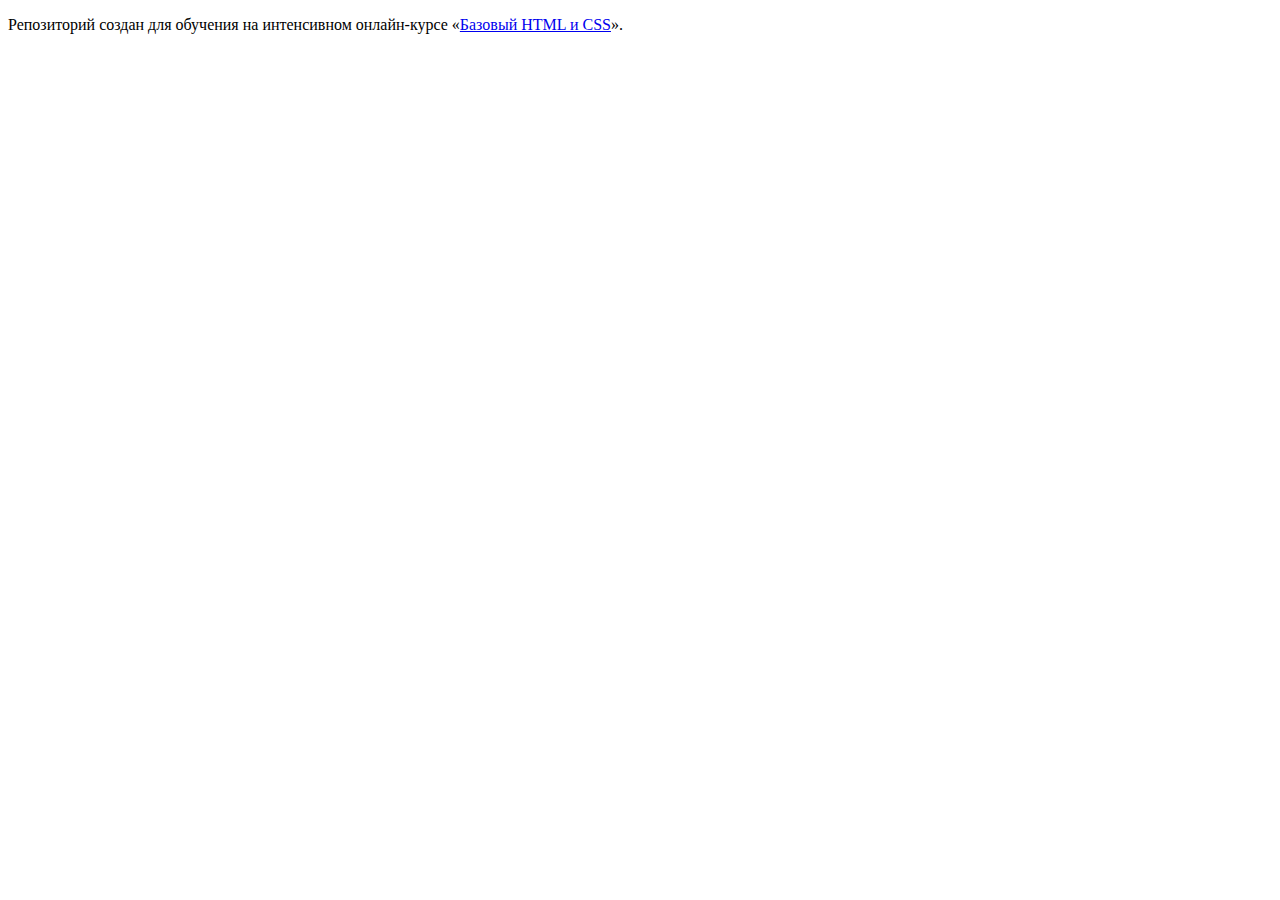
==== index.html @ c713bda4 ":hatching_chick:" ====
<!DOCTYPE html>
<html lang="ru">
  <head>
    <meta charset="utf-8">
    <title>HTML Academy: Глейси</title>
  </head>
  <body>

    <p>Репозиторий создан для обучения на интенсивном онлайн‑курсе «<a href="https://htmlacademy.ru/intensive/htmlcss">Базовый HTML и CSS</a>».</p>

  </body>
</html>
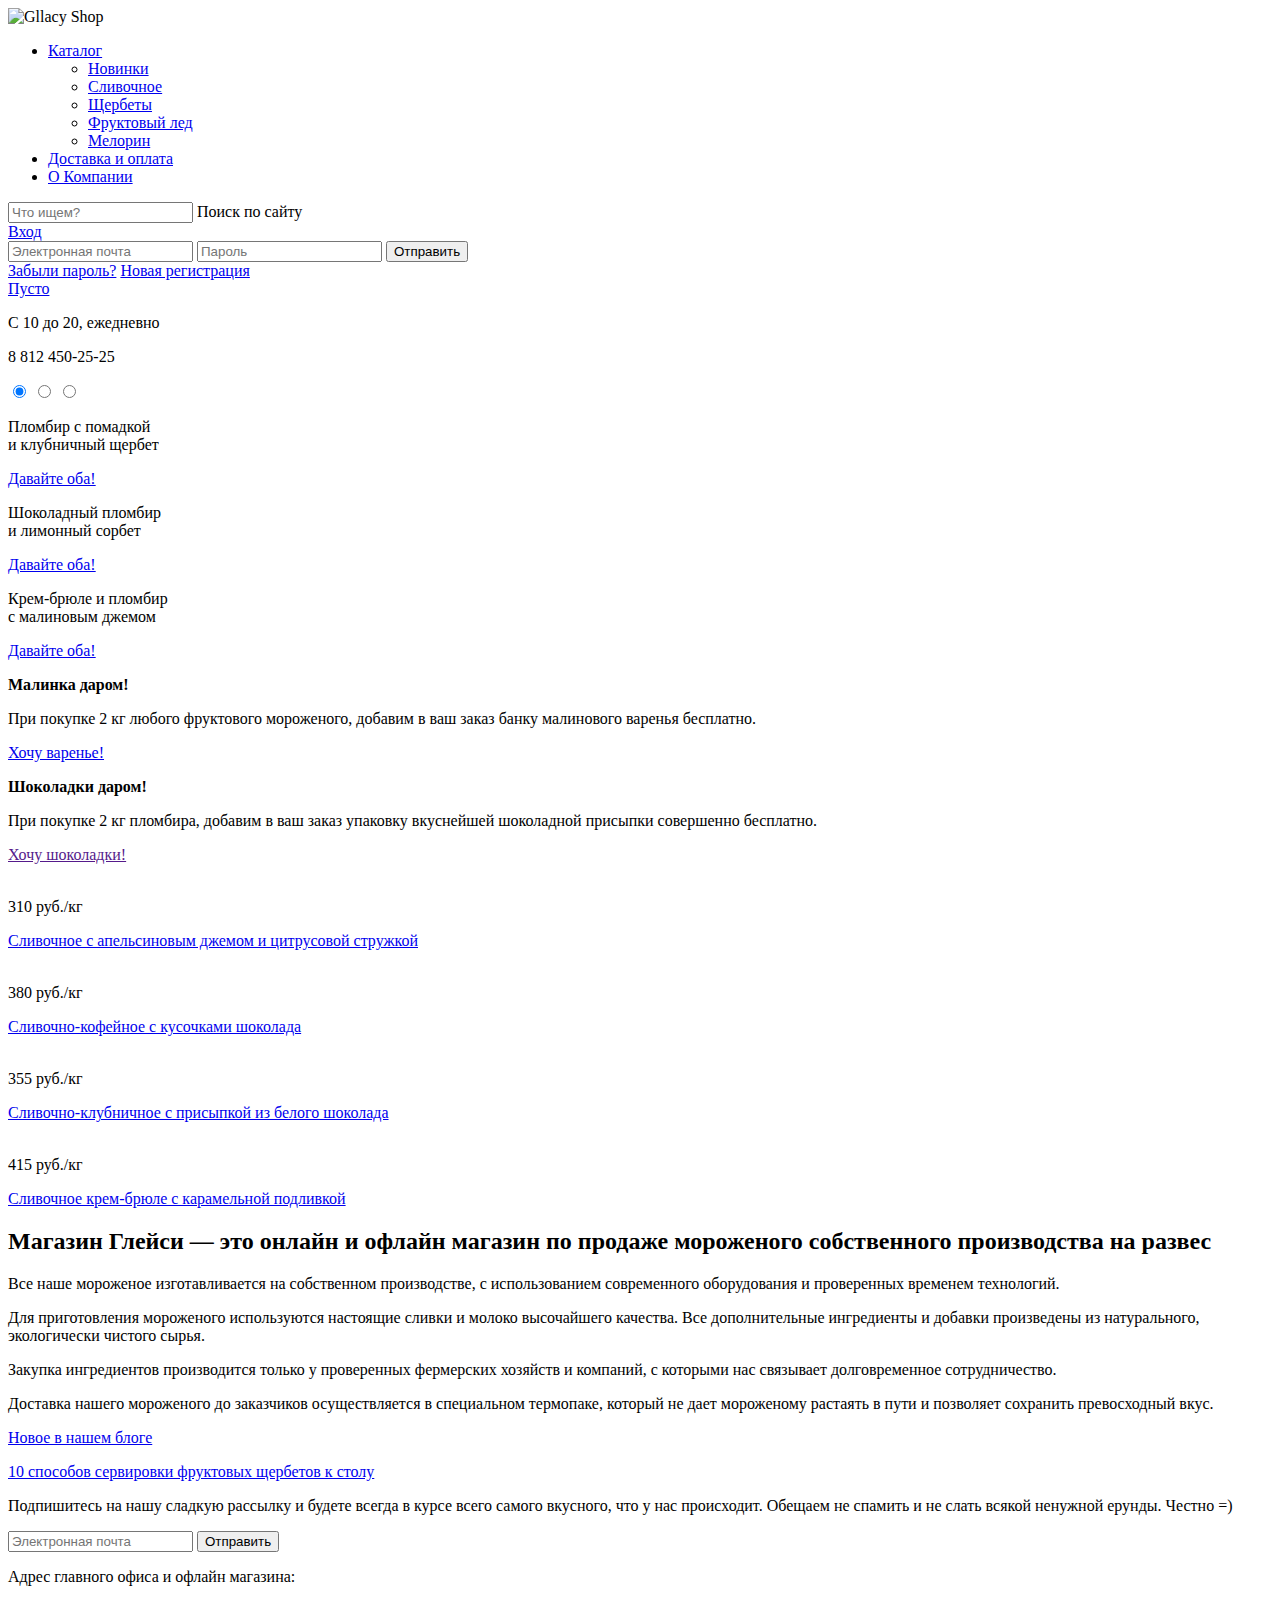
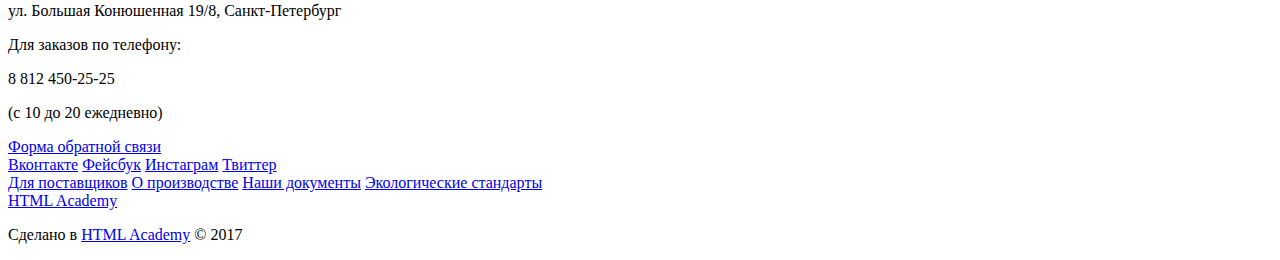
==== commit c5926744: "#16 html-разметка index" ====
--- a/index.html
+++ b/index.html
@@ -5,8 +5,161 @@
     <title>HTML Academy: Глейси</title>
   </head>
   <body>
+  	<!---->
+	<header class="main-header">
+		<div class="container">
+			<nav class="main-navigation">
+				<div class="index-logo">
+        			<img src="img/index-logo.png" width="#" height="#" alt="Gllacy Shop">
+      			</div>
+				<ul>
+					<li><a href="#">Каталог</a>
+						<ul>
+							<li><a href="#">Новинки</a></li>
+							<li><a href="#">Сливочное</a></li>
+							<li><a href="#">Щербеты</a></li>
+							<li><a href="#">Фруктовый лед</a></li>
+							<li><a href="#">Мелорин</a></li>
+						</ul>
+					</li>
+					<li><a href="#">Доставка и оплата</a></li>
+					<li><a href="#">О Компании</a></li>
+				</ul>
+			</nav>
+			<div class="user-block">
+				<form class="user-search">
+ 					<input id="search-id" type="search" placeholder="Что ищем?">
+ 					<label for="search-id">Поиск по сайту</label>
+				</form>
+          		<a class="login" href="#">Вход</a>
+          		<div class="login-window">
+          			<form action="">
+          				<input type="email" name="email" placeholder="Электронная почта" required>
+          				<input type="password" name="login" placeholder="Пароль" required>
+          				<input type="submit" value="Отправить">
+          			</form>
+          			<a href="#">Забыли пароль?</a>
+          			<a href="#">Новая регистрация</a>
+          		</div>
+          		<a class="basket" href="#">Пусто</a>
+          		<p>С 10 до 20, ежедневно</p>
+          		<p>8 812 450-25-25</p>
+        	</div>
+		</div>
+	</header>
 
-    <p>Репозиторий создан для обучения на интенсивном онлайн‑курсе «<a href="https://htmlacademy.ru/intensive/htmlcss">Базовый HTML и CSS</a>».</p>
+	<main class="container">
+		<section class="slider">
+	        <input id="btn-1" name="toggle" type="radio" checked>
+	        <input id="btn-2" name="toggle" type="radio">
+	        <input id="btn-3" name="toggle" type="radio">
+	        <div class="slider-controls">
+	            <label for="btn-1"></label>
+	            <label for="btn-2"></label>
+	            <label for="btn-3"></label>
+	        </div>
+	        <div class="slides">
+	            <div class="slide">
+	                <p>Пломбир с помадкой<br>и клубничный щербет</p>
+	                <a href="#">Давайте оба!</a>
+	            </div>
+	            <div class="slide">
+	                <p>Шоколадный пломбир<br>и лимонный сорбет</p>
+	                <a href="#">Давайте оба!</a>
+	            </div>
+	            <div class="slide">
+	                <p>Крем-брюле и пломбир<br>с малиновым джемом</p>
+	                <a href="#">Давайте оба!</a>
+	            </div>
+	        </div>
+		</section>
+		<section class="banners">
+			<div>
+				<p><b>Малинка даром!</b></p>
+				<p>При покупке 2 кг любого фруктового мороженого, добавим в ваш заказ банку малинового варенья бесплатно.</p>
+				<a href="#">Хочу варенье!</a>
+			</div>
+			<div>
+				<p><b>Шоколадки даром!</b></p>
+				<p>При покупке 2 кг пломбира, добавим в ваш заказ упаковку вкуснейшей шоколадной присыпки совершенно бесплатно.</p>
+				<a href="">Хочу шоколадки!</a>
+			</div>
+		</section>
+		<section class="hits">
+			<div class="hit">
+				<img src="" alt="">
+				<p>310 <span>руб.</span>/кг</p>
+				<a href="#">Сливочное с апельсиновым джемом и цитрусовой стружкой</a>
+			</div>
+			<div class="hit">
+				<img src="" alt="">
+				<p>380 <span>руб.</span>/кг</p>
+				<a href="#">Сливочно-кофейное с кусочками шоколада</a>
+			</div>
+			<div class="hit">
+				<img src="" alt="">
+				<p>355 <span>руб.</span>/кг</p>
+				<a href="#">Сливочно-клубничное с присыпкой из белого шоколада</a>
+			</div>
+			<div class="hit">
+				<img src="" alt="">
+				<p>415 <span>руб.</span>/кг</p>
+				<a href="#">Сливочное крем-брюле с карамельной подливкой</a>
+			</div>
+		</section>	
+		<section class="seo">
+			<h2>Магазин Глейси — это онлайн и офлайн магазин по продаже мороженого собственного производства на развес</h2>
+			<p>Все наше мороженое изготавливается на собственном производстве, с использованием современного оборудования и проверенных временем технологий.</p>
+			<p>Для приготовления мороженого используются настоящие сливки и молоко высочайшего качества. Все дополнительные ингредиенты и добавки произведены из натурального, экологически чистого сырья.</p>
+			<p>Закупка ингредиентов  производится только у проверенных фермерских хозяйств и компаний, с которыми нас связывает долговременное сотрудничество.</p>
+			<p>Доставка нашего мороженого до заказчиков осуществляется в специальном термопаке, который не дает мороженому растаять в пути и позволяет сохранить превосходный вкус.</p>
+		</section>	
+		<section class="news-and-mailing">
+			<div class="left-column">
+				<a href="#">
+					<p>Новое в нашем блоге</p>
+					<p>10  способов сервировки фруктовых щербетов к столу</p>
+				</a>
+			</div>
+			<div class="right-column">
+				<p>Подпишитесь на нашу сладкую рассылку
+				и будете всегда в курсе всего самого вкусного, что у нас происходит. Обещаем не спамить и не слать всякой ненужной ерунды. Честно =)</p>
+				<form action="">
+					<input type="email" name="email" placeholder="Электронная почта" required>
+					<button>Отправить</button>
+				</form>
+			</div>
+		</section>
+		<section class="map">
+			<div class="map-address">
+				<p>Адрес главного офиса и офлайн магазина:</p>
+				<p>ул. Большая Конюшенная 19/8, Санкт-Петербург</p>
+				<p>Для заказов по телефону:</p>
+				<p>8 812 450-25-25</p>
+				<p>(с 10 до 20 ежедневно)</p>
+				<a href="#">Форма обратной связи</a>
+			</div>
+		</section>
+	</main>
+	<footer class="main-footer">
+		<div class="footer-social">
+            <a class="social-btn social-btn-vk" href="#">Вконтакте</a>
+            <a class="social-btn social-btn-fb" href="#">Фейсбук</a>
+            <a class="social-btn social-btn-inst" href="#">Инстаграм</a>
+            <a class="social-btn social-btn-tw" href="#">Твиттер</a>
+        </div>
+        <div class="footer-links">
+        	<a href="#">Для поставщиков</a>
+        	<a href="#">О производстве</a>
+        	<a href="#">Наши документы</a>
+        	<a href="#">Экологические стандарты</a>
+        </div>
+        <div class="footer-copyright">
+        	<a href="#">HTML Academy</a>
+        	<p>Сделано в <a href="#">HTML Academy</a> &copy; 2017</p>
+        </div>
+	</footer>
+	
 
   </body>
 </html>
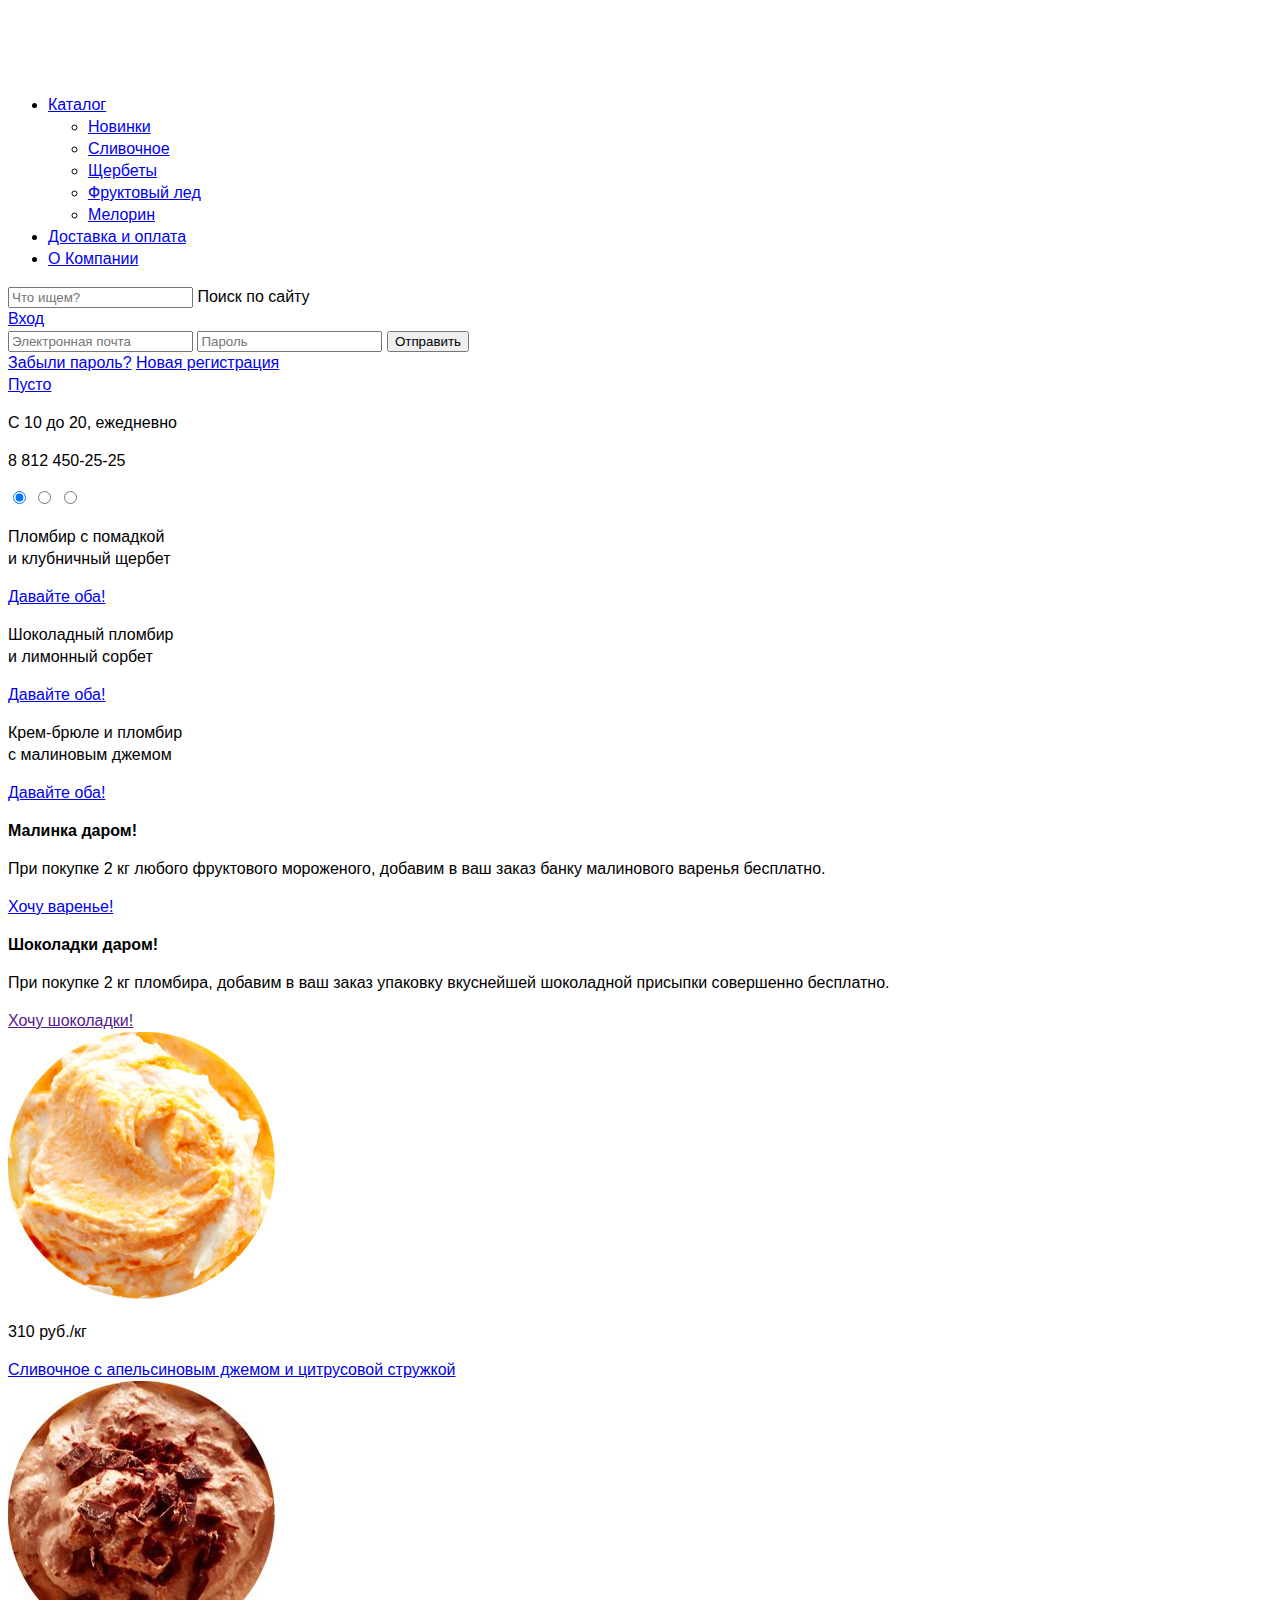
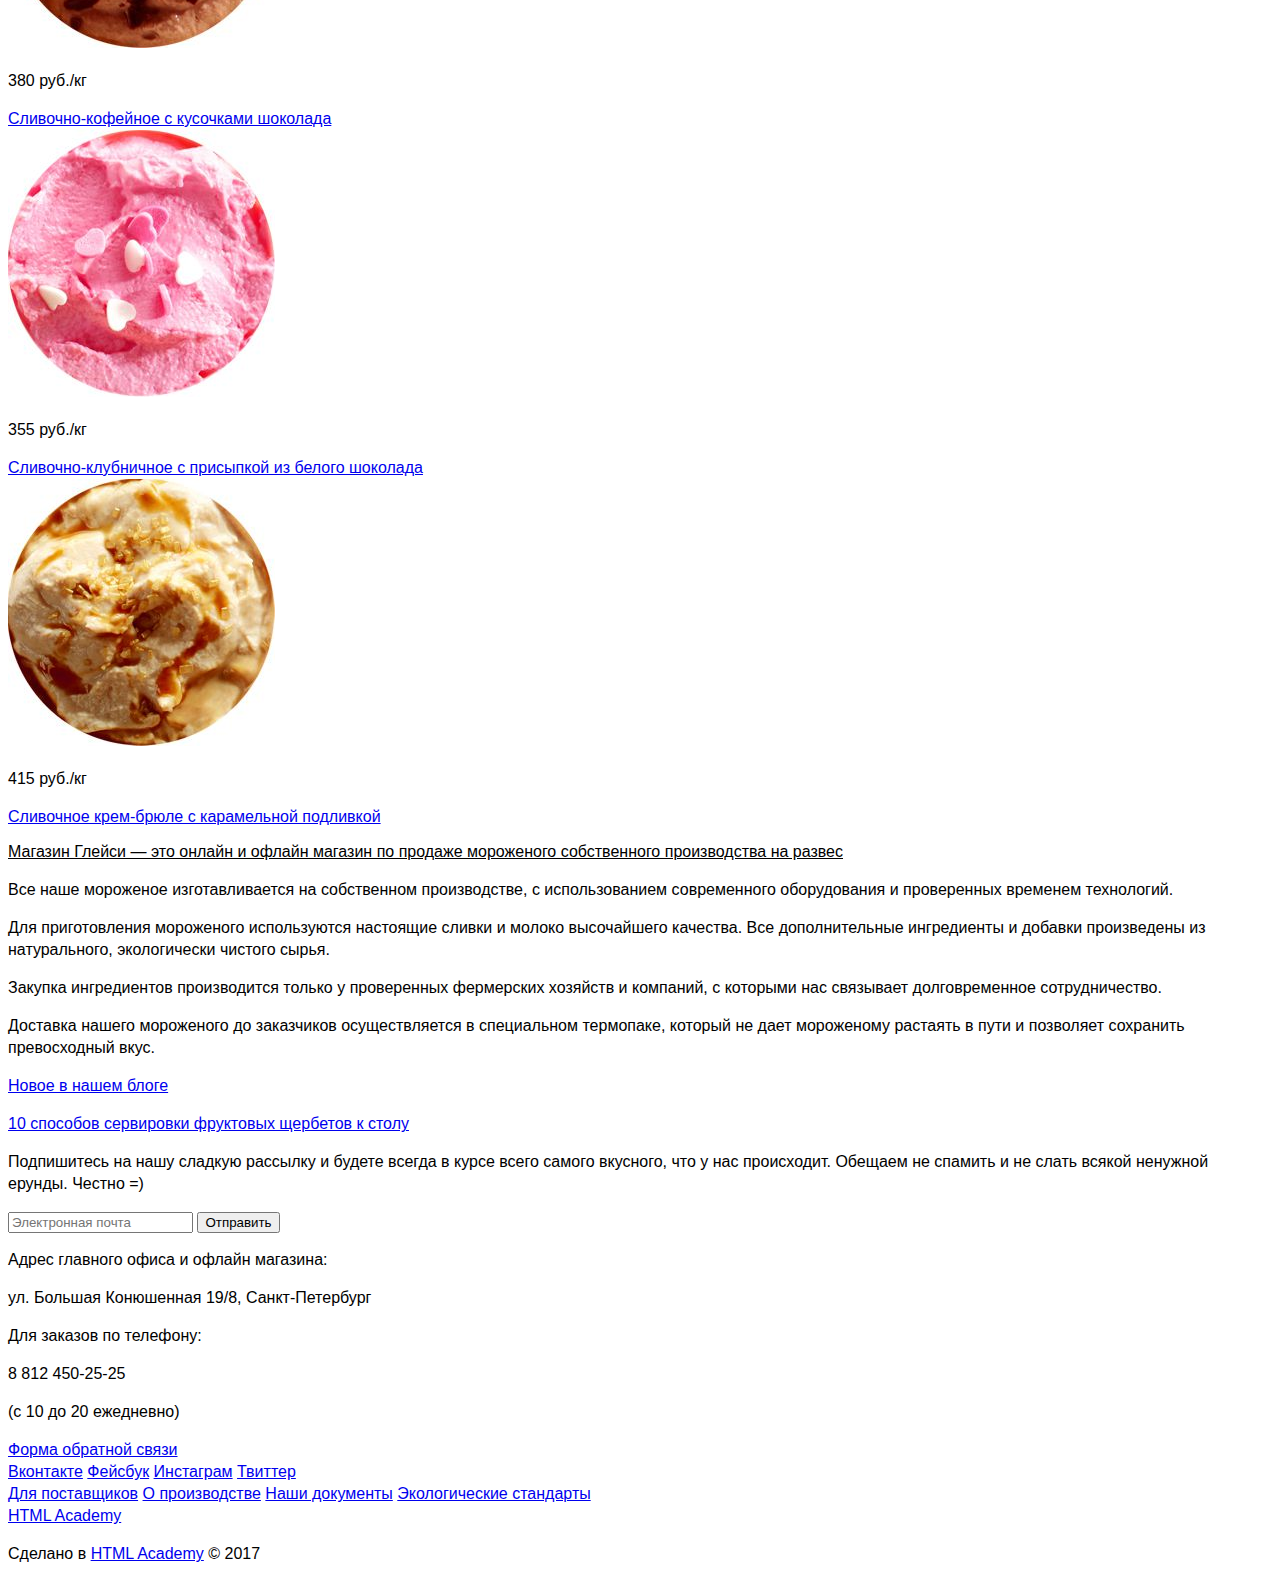
==== commit d7203a1d: "#20 работа с изображениями" ====
--- a/index.html
+++ b/index.html
@@ -3,6 +3,7 @@
   <head>
     <meta charset="utf-8">
     <title>HTML Academy: Глейси</title>
+    <link rel="stylesheet" type="text/css" href="css/style.css">
   </head>
   <body>
   	<!---->
@@ -10,7 +11,7 @@
 		<div class="container">
 			<nav class="main-navigation">
 				<div class="index-logo">
-        			<img src="img/index-logo.png" width="#" height="#" alt="Gllacy Shop">
+        			<img src="img/logo.png" width="154" height="64" alt="Gllacy Shop">
       			</div>
 				<ul>
 					<li><a href="#">Каталог</a>
@@ -87,22 +88,22 @@
 		</section>
 		<section class="hits">
 			<div class="hit">
-				<img src="" alt="">
+				<img src="img/product-1.jpg" width="267" height="267" alt="">
 				<p>310 <span>руб.</span>/кг</p>
 				<a href="#">Сливочное с апельсиновым джемом и цитрусовой стружкой</a>
 			</div>
 			<div class="hit">
-				<img src="" alt="">
+				<img src="img/product-2.jpg" width="267" height="267" alt="">
 				<p>380 <span>руб.</span>/кг</p>
 				<a href="#">Сливочно-кофейное с кусочками шоколада</a>
 			</div>
 			<div class="hit">
-				<img src="" alt="">
+				<img src="img/product-3.jpg" width="267" height="267" alt="">
 				<p>355 <span>руб.</span>/кг</p>
 				<a href="#">Сливочно-клубничное с присыпкой из белого шоколада</a>
 			</div>
 			<div class="hit">
-				<img src="" alt="">
+				<img src="img/product-4.jpg" width="267" height="267" alt="">
 				<p>415 <span>руб.</span>/кг</p>
 				<a href="#">Сливочное крем-брюле с карамельной подливкой</a>
 			</div>
--- a/css/style.css
+++ b/css/style.css
@@ -0,0 +1,23 @@
+body {
+	font-family: "Roboto", "Arial", "Helvetica", sans-serif;
+	font-size: 16px;
+	line-height: 22px;
+	color: #000;
+}
+
+h1 {
+	font-family: "Roboto", "Arial", "Helvetica", sans-serif;
+	font-size: 35px;
+	line-height: 41px;
+	color: #fff;
+	font-weight: 700;
+}
+
+h2 {
+	font-family: "Roboto", "Arial", "Helvetica", sans-serif;
+	font-size: 16px;
+	line-height: 22px;
+	color: #000;
+	font-weight: 500;
+	text-decoration: underline;
+}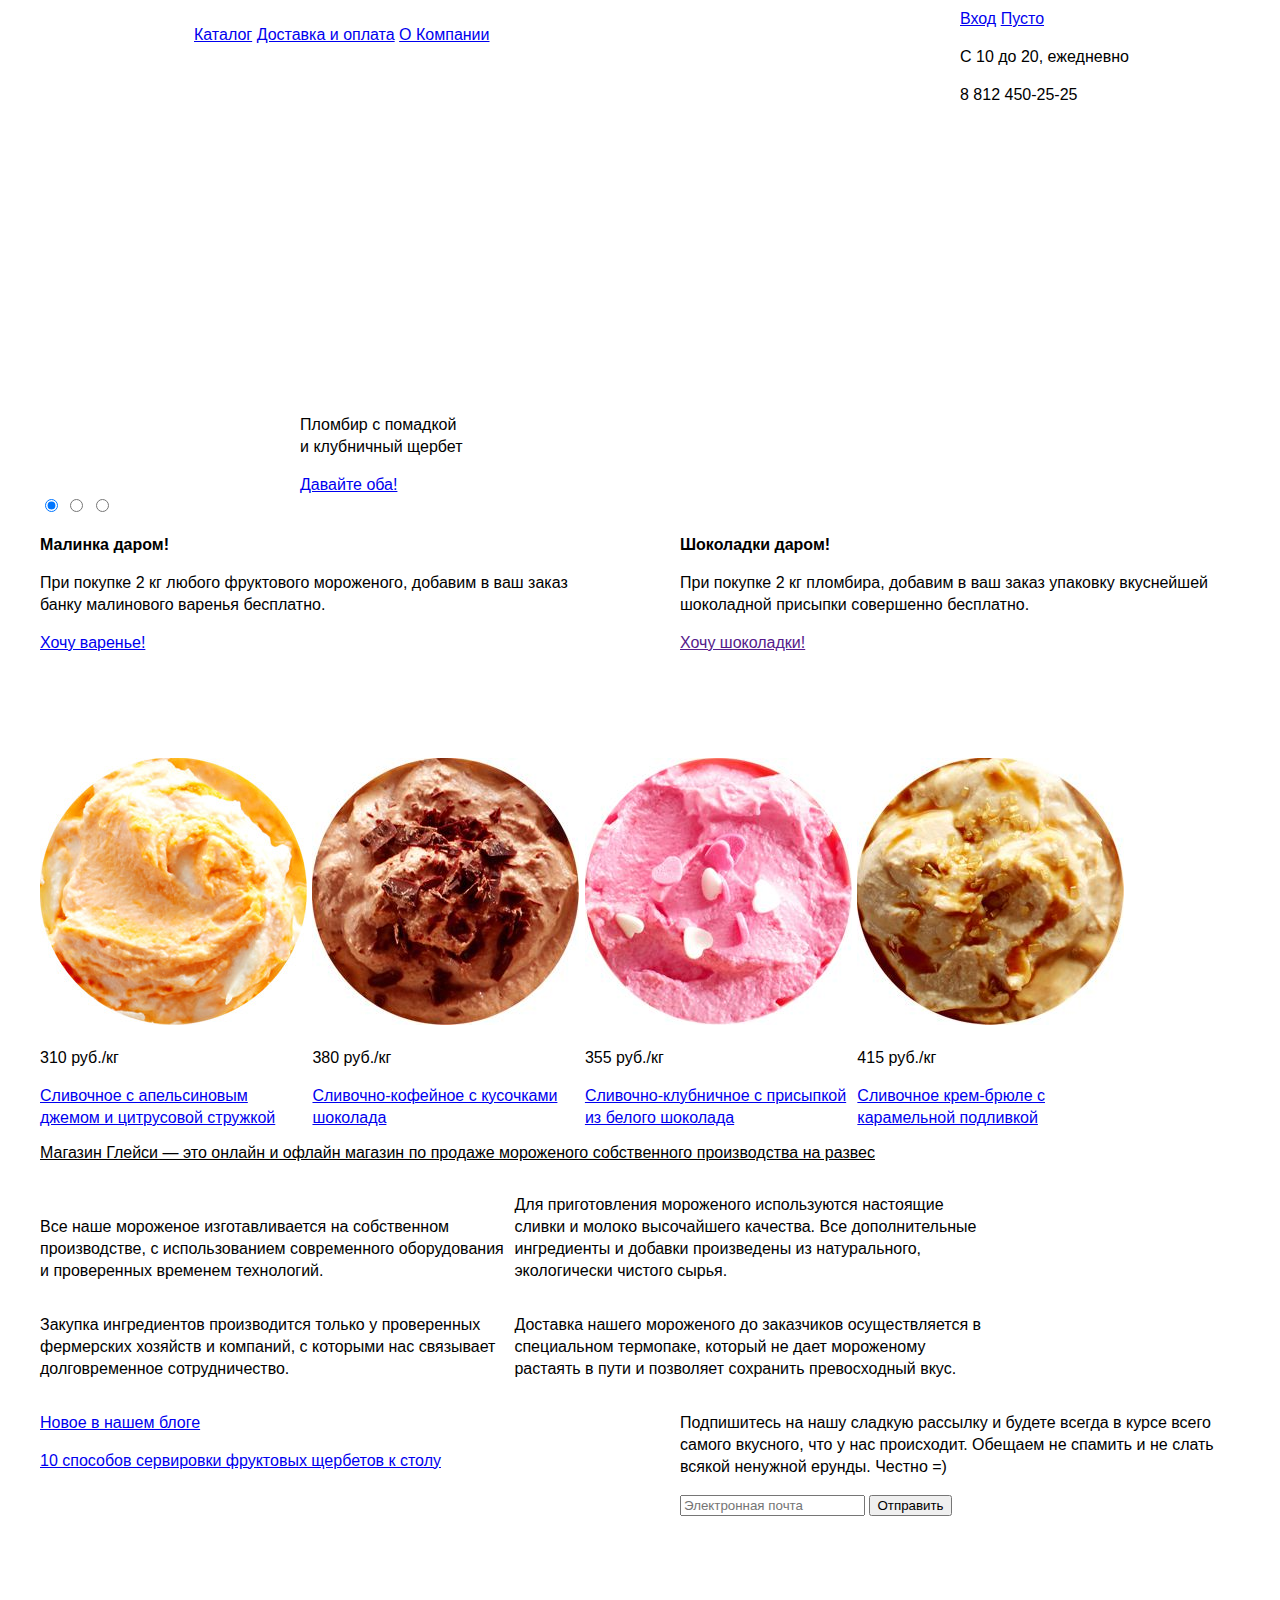
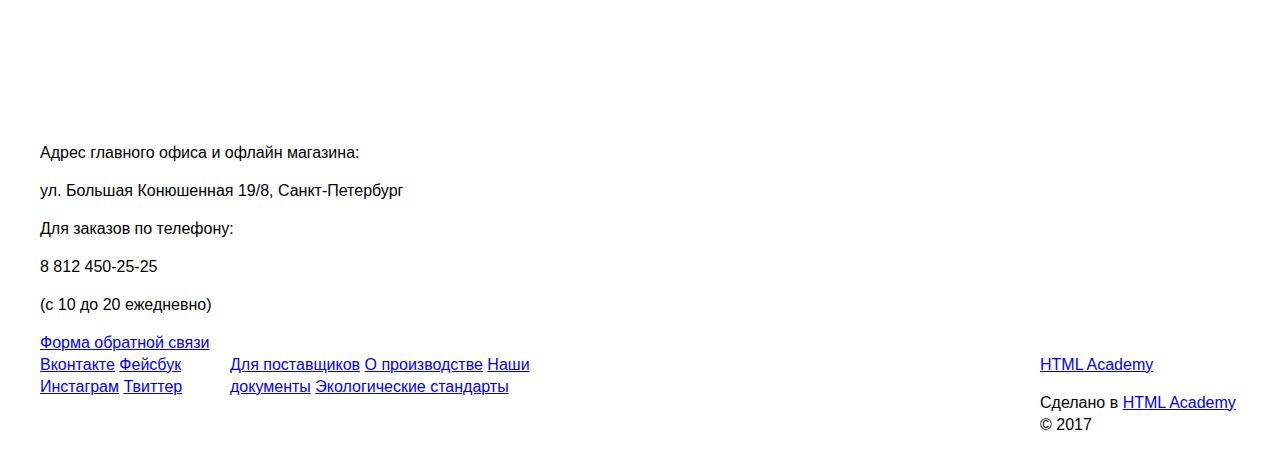
==== commit 198f1d05: "#24 сетка проекта" ====
--- a/index.html
+++ b/index.html
@@ -15,7 +15,7 @@
       			</div>
 				<ul>
 					<li><a href="#">Каталог</a>
-						<ul>
+						<ul class="catalog-nav">
 							<li><a href="#">Новинки</a></li>
 							<li><a href="#">Сливочное</a></li>
 							<li><a href="#">Щербеты</a></li>
@@ -49,8 +49,22 @@
 		</div>
 	</header>
 
-	<main class="container">
+	<main class="index-main container">
 		<section class="slider">
+	        <div class="slides">
+	            <div class="slide slide-1">
+	                <p>Пломбир с помадкой<br>и клубничный щербет</p>
+	                <a href="#">Давайте оба!</a>
+	            </div>
+	            <div class="slide slide-2">
+	                <p>Шоколадный пломбир<br>и лимонный сорбет</p>
+	                <a href="#">Давайте оба!</a>
+	            </div>
+	            <div class="slide slide-3">
+	                <p>Крем-брюле и пломбир<br>с малиновым джемом</p>
+	                <a href="#">Давайте оба!</a>
+	            </div>
+	        </div>			
 	        <input id="btn-1" name="toggle" type="radio" checked>
 	        <input id="btn-2" name="toggle" type="radio">
 	        <input id="btn-3" name="toggle" type="radio">
@@ -59,28 +73,15 @@
 	            <label for="btn-2"></label>
 	            <label for="btn-3"></label>
 	        </div>
-	        <div class="slides">
-	            <div class="slide">
-	                <p>Пломбир с помадкой<br>и клубничный щербет</p>
-	                <a href="#">Давайте оба!</a>
-	            </div>
-	            <div class="slide">
-	                <p>Шоколадный пломбир<br>и лимонный сорбет</p>
-	                <a href="#">Давайте оба!</a>
-	            </div>
-	            <div class="slide">
-	                <p>Крем-брюле и пломбир<br>с малиновым джемом</p>
-	                <a href="#">Давайте оба!</a>
-	            </div>
-	        </div>
 		</section>
+
 		<section class="banners">
-			<div>
+			<div class="banner left-column">
 				<p><b>Малинка даром!</b></p>
 				<p>При покупке 2 кг любого фруктового мороженого, добавим в ваш заказ банку малинового варенья бесплатно.</p>
 				<a href="#">Хочу варенье!</a>
 			</div>
-			<div>
+			<div class="banner right-column">
 				<p><b>Шоколадки даром!</b></p>
 				<p>При покупке 2 кг пломбира, добавим в ваш заказ упаковку вкуснейшей шоколадной присыпки совершенно бесплатно.</p>
 				<a href="">Хочу шоколадки!</a>
@@ -142,7 +143,8 @@
 			</div>
 		</section>
 	</main>
-	<footer class="main-footer">
+
+	<footer class="main-footer container clerfix">
 		<div class="footer-social">
             <a class="social-btn social-btn-vk" href="#">Вконтакте</a>
             <a class="social-btn social-btn-fb" href="#">Фейсбук</a>
@@ -161,6 +163,5 @@
         </div>
 	</footer>
 	
-
   </body>
 </html>
--- a/css/style.css
+++ b/css/style.css
@@ -20,4 +20,130 @@
 	color: #000;
 	font-weight: 500;
 	text-decoration: underline;
+}
+
+.clearfix::after {
+  content: "";
+
+  display: table;
+  clear: both;
+}
+
+.container {
+  width: 1200px;
+  margin: 0 auto;
+  padding: 0 10px;
+}
+
+/*HEADER*/
+.index-logo {
+	float: left;
+}
+
+.main-navigation {
+	float: left;
+	width: 530px;
+}
+
+.main-navigation li {
+	display: inline;
+	width: 370px;
+}
+
+.catalog-nav, .user-search, .login-window {
+	display: none;
+}
+
+.user-block {
+	width: 280px;
+	float: right;
+}
+
+/*INDEX*/
+.index-main {
+	padding-top: 390px;
+}
+
+.slides {
+	width: 680px;
+	display: block;
+	margin: 0 auto;
+}
+
+.slide-2, .slide-3 {
+	display: none;
+}
+
+.banner, 
+.news-and-mailing div {
+	width: 560px;
+}
+
+.left-column {
+	float: left;
+}
+
+.right-column {
+	float: right;
+}
+
+.hits {
+	padding-top: 240px;
+}
+
+.hit {
+	width: 268px;
+	display: inline-block;
+}
+
+.seo p {
+	width: 470px;
+	display: inline-block;
+}
+
+.map {
+	padding-top: 330px;
+}
+
+/*CATALOG*/
+.catalog-main {
+	padding-top: 200px;
+}
+
+.breadcrumbs li {
+	display: inline;
+}
+
+.filters h3 {
+	display: inline-block;
+}
+
+.products {
+	font-size: 0px;
+}
+
+.product {
+	width: 270px;
+	display: inline-block;
+}
+
+.paginator {
+	float: right;
+	display: block;
+}
+
+/*FOOTER*/
+.footer-social {
+	width: 190px;
+	float: left;
+}
+
+.footer-links {
+	width: 340px;
+	float: left;
+}
+
+.footer-copyright {
+	width: 200px;
+	float: right;
 }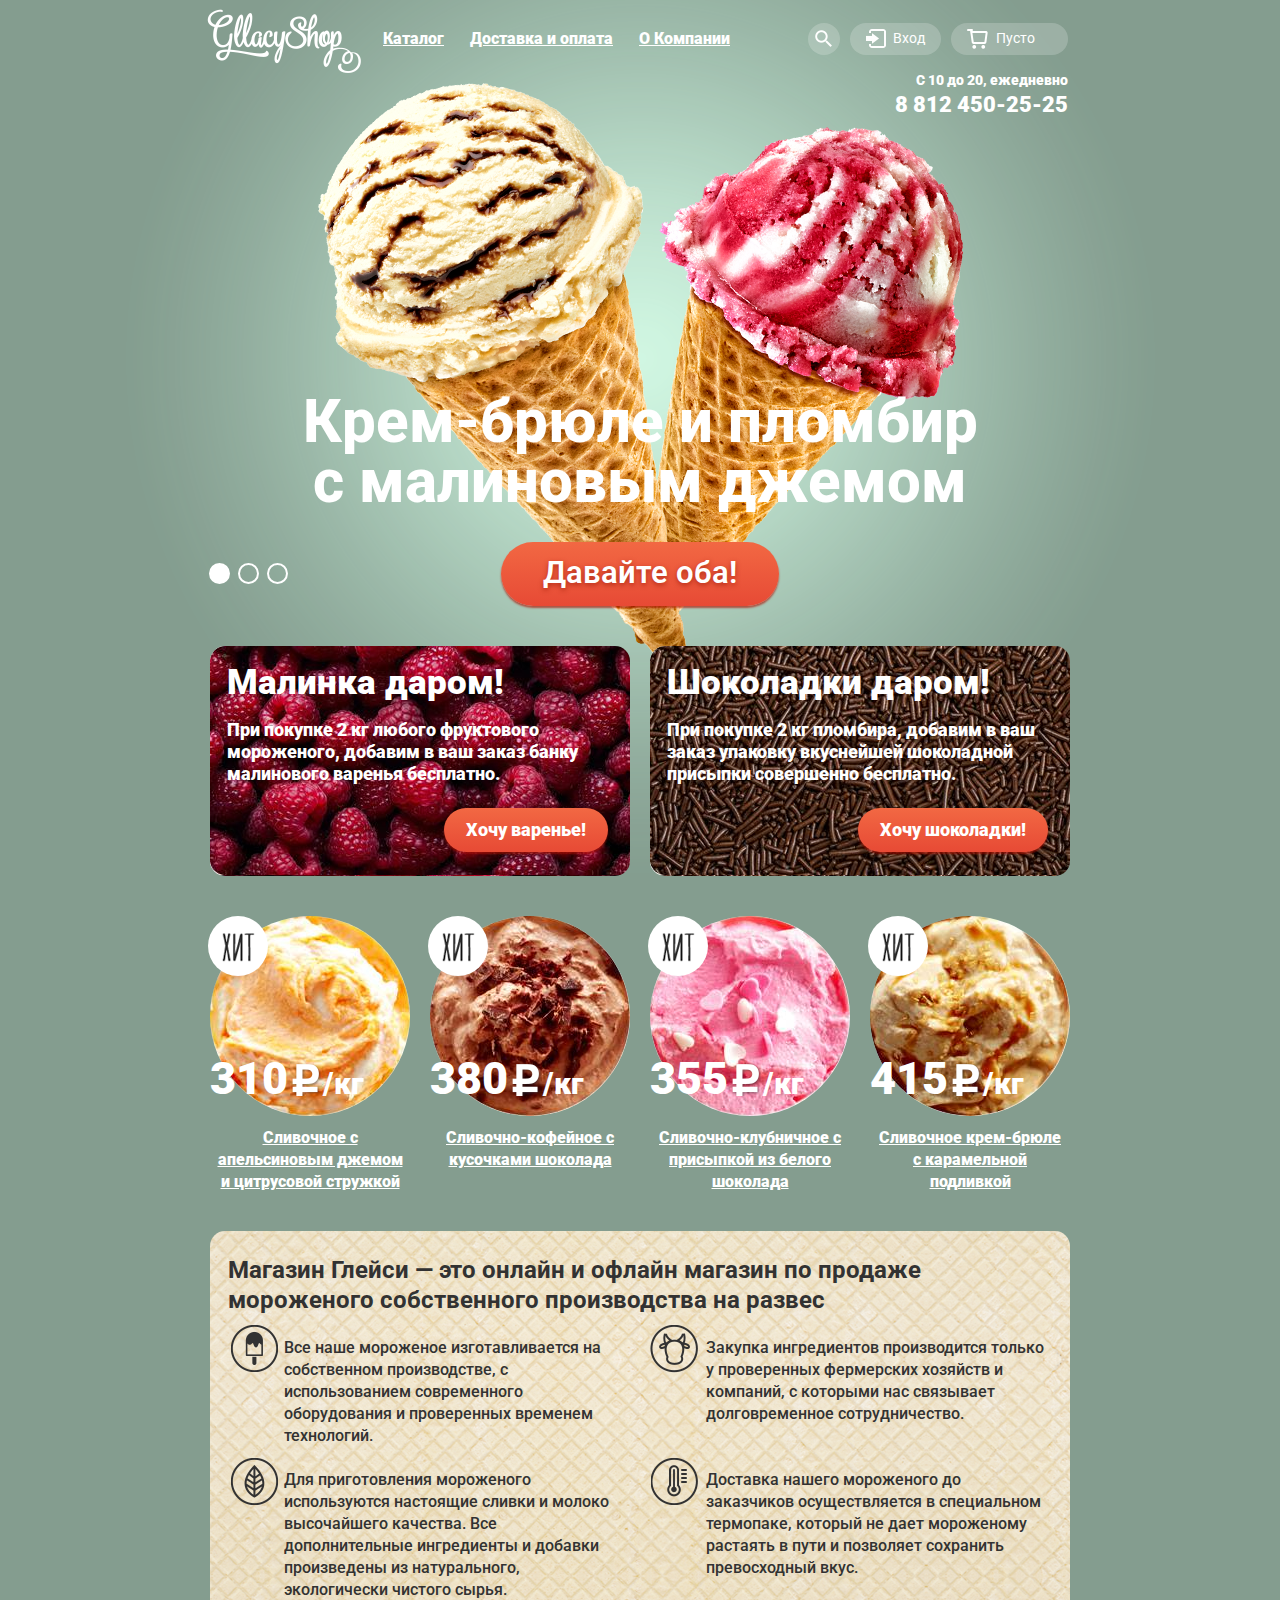
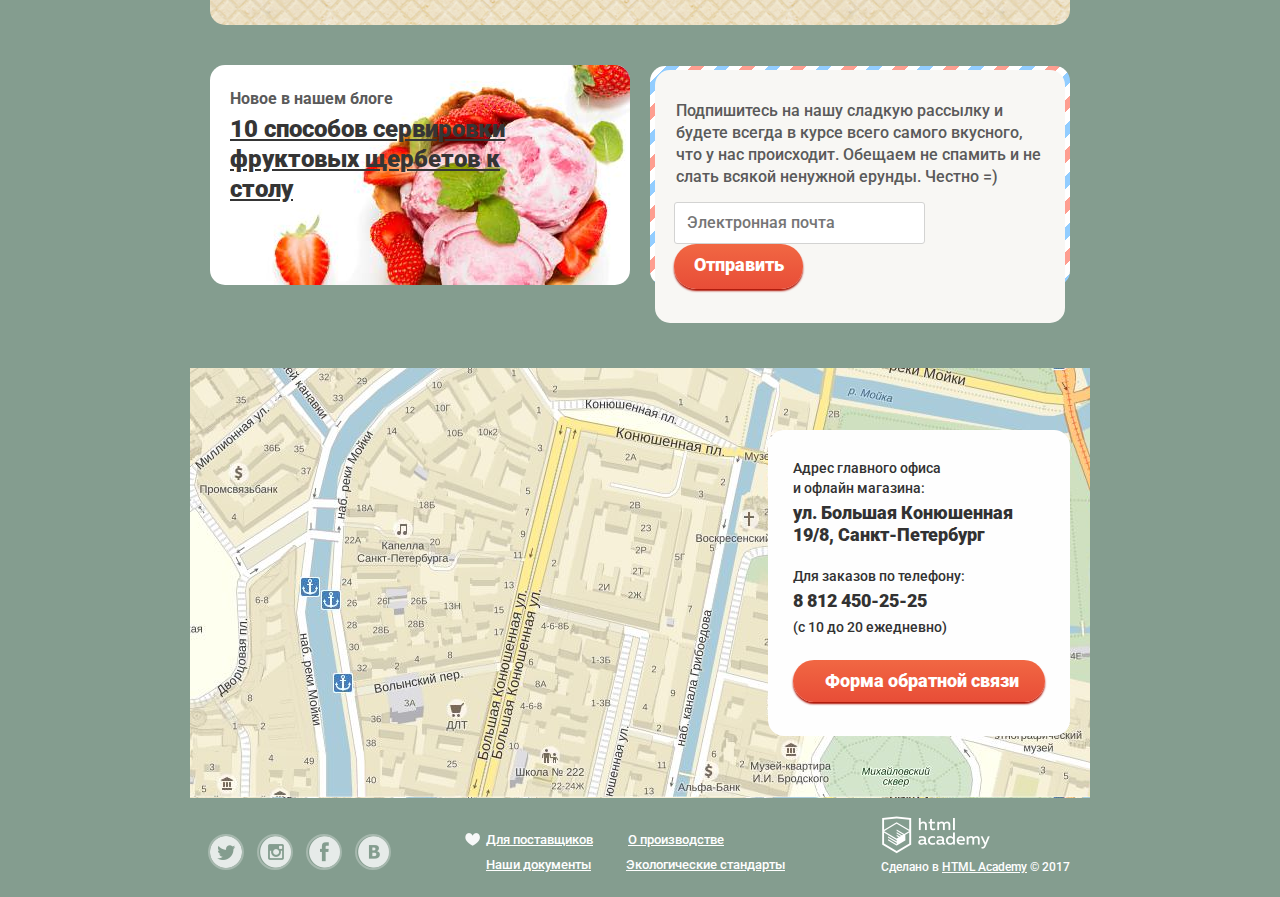
==== commit 91233617: "#32" ====
--- a/index.html
+++ b/index.html
@@ -2,166 +2,163 @@
 <html lang="ru">
   <head>
     <meta charset="utf-8">
-    <title>HTML Academy: Глейси</title>
+    <title>Gllacy</title>
+    <link rel="stylesheet" href="css/normalize.css">
     <link rel="stylesheet" type="text/css" href="css/style.css">
+    <link href="https://fonts.googleapis.com/css?family=Roboto:700,900,500&subset=latin,cyrillic" rel="stylesheet" type="text/css">
   </head>
   <body>
-  	<!---->
-	<header class="main-header">
-		<div class="container">
-			<nav class="main-navigation">
-				<div class="index-logo">
-        			<img src="img/logo.png" width="154" height="64" alt="Gllacy Shop">
-      			</div>
-				<ul>
-					<li><a href="#">Каталог</a>
-						<ul class="catalog-nav">
-							<li><a href="#">Новинки</a></li>
-							<li><a href="#">Сливочное</a></li>
-							<li><a href="#">Щербеты</a></li>
-							<li><a href="#">Фруктовый лед</a></li>
-							<li><a href="#">Мелорин</a></li>
-						</ul>
-					</li>
-					<li><a href="#">Доставка и оплата</a></li>
-					<li><a href="#">О Компании</a></li>
-				</ul>
-			</nav>
-			<div class="user-block">
-				<form class="user-search">
- 					<input id="search-id" type="search" placeholder="Что ищем?">
- 					<label for="search-id">Поиск по сайту</label>
-				</form>
-          		<a class="login" href="#">Вход</a>
-          		<div class="login-window">
-          			<form action="">
-          				<input type="email" name="email" placeholder="Электронная почта" required>
-          				<input type="password" name="login" placeholder="Пароль" required>
-          				<input type="submit" value="Отправить">
-          			</form>
-          			<a href="#">Забыли пароль?</a>
-          			<a href="#">Новая регистрация</a>
-          		</div>
-          		<a class="basket" href="#">Пусто</a>
-          		<p>С 10 до 20, ежедневно</p>
-          		<p>8 812 450-25-25</p>
-        	</div>
-		</div>
-	</header>
-
-	<main class="index-main container">
-		<section class="slider">
-	        <div class="slides">
-	            <div class="slide slide-1">
-	                <p>Пломбир с помадкой<br>и клубничный щербет</p>
-	                <a href="#">Давайте оба!</a>
-	            </div>
-	            <div class="slide slide-2">
-	                <p>Шоколадный пломбир<br>и лимонный сорбет</p>
-	                <a href="#">Давайте оба!</a>
-	            </div>
-	            <div class="slide slide-3">
-	                <p>Крем-брюле и пломбир<br>с малиновым джемом</p>
-	                <a href="#">Давайте оба!</a>
-	            </div>
-	        </div>			
-	        <input id="btn-1" name="toggle" type="radio" checked>
-	        <input id="btn-2" name="toggle" type="radio">
-	        <input id="btn-3" name="toggle" type="radio">
-	        <div class="slider-controls">
-	            <label for="btn-1"></label>
-	            <label for="btn-2"></label>
-	            <label for="btn-3"></label>
-	        </div>
-		</section>
-
-		<section class="banners">
-			<div class="banner left-column">
-				<p><b>Малинка даром!</b></p>
-				<p>При покупке 2 кг любого фруктового мороженого, добавим в ваш заказ банку малинового варенья бесплатно.</p>
-				<a href="#">Хочу варенье!</a>
-			</div>
-			<div class="banner right-column">
-				<p><b>Шоколадки даром!</b></p>
-				<p>При покупке 2 кг пломбира, добавим в ваш заказ упаковку вкуснейшей шоколадной присыпки совершенно бесплатно.</p>
-				<a href="">Хочу шоколадки!</a>
-			</div>
-		</section>
-		<section class="hits">
-			<div class="hit">
-				<img src="img/product-1.jpg" width="267" height="267" alt="">
-				<p>310 <span>руб.</span>/кг</p>
-				<a href="#">Сливочное с апельсиновым джемом и цитрусовой стружкой</a>
-			</div>
-			<div class="hit">
-				<img src="img/product-2.jpg" width="267" height="267" alt="">
-				<p>380 <span>руб.</span>/кг</p>
-				<a href="#">Сливочно-кофейное с кусочками шоколада</a>
-			</div>
-			<div class="hit">
-				<img src="img/product-3.jpg" width="267" height="267" alt="">
-				<p>355 <span>руб.</span>/кг</p>
-				<a href="#">Сливочно-клубничное с присыпкой из белого шоколада</a>
-			</div>
-			<div class="hit">
-				<img src="img/product-4.jpg" width="267" height="267" alt="">
-				<p>415 <span>руб.</span>/кг</p>
-				<a href="#">Сливочное крем-брюле с карамельной подливкой</a>
-			</div>
-		</section>	
-		<section class="seo">
-			<h2>Магазин Глейси — это онлайн и офлайн магазин по продаже мороженого собственного производства на развес</h2>
-			<p>Все наше мороженое изготавливается на собственном производстве, с использованием современного оборудования и проверенных временем технологий.</p>
-			<p>Для приготовления мороженого используются настоящие сливки и молоко высочайшего качества. Все дополнительные ингредиенты и добавки произведены из натурального, экологически чистого сырья.</p>
-			<p>Закупка ингредиентов  производится только у проверенных фермерских хозяйств и компаний, с которыми нас связывает долговременное сотрудничество.</p>
-			<p>Доставка нашего мороженого до заказчиков осуществляется в специальном термопаке, который не дает мороженому растаять в пути и позволяет сохранить превосходный вкус.</p>
-		</section>	
-		<section class="news-and-mailing">
-			<div class="left-column">
-				<a href="#">
-					<p>Новое в нашем блоге</p>
-					<p>10  способов сервировки фруктовых щербетов к столу</p>
-				</a>
-			</div>
-			<div class="right-column">
-				<p>Подпишитесь на нашу сладкую рассылку
-				и будете всегда в курсе всего самого вкусного, что у нас происходит. Обещаем не спамить и не слать всякой ненужной ерунды. Честно =)</p>
-				<form action="">
-					<input type="email" name="email" placeholder="Электронная почта" required>
-					<button>Отправить</button>
-				</form>
-			</div>
-		</section>
-		<section class="map">
-			<div class="map-address">
-				<p>Адрес главного офиса и офлайн магазина:</p>
-				<p>ул. Большая Конюшенная 19/8, Санкт-Петербург</p>
-				<p>Для заказов по телефону:</p>
-				<p>8 812 450-25-25</p>
-				<p>(с 10 до 20 ежедневно)</p>
-				<a href="#">Форма обратной связи</a>
-			</div>
-		</section>
-	</main>
-
-	<footer class="main-footer container clerfix">
-		<div class="footer-social">
-            <a class="social-btn social-btn-vk" href="#">Вконтакте</a>
-            <a class="social-btn social-btn-fb" href="#">Фейсбук</a>
-            <a class="social-btn social-btn-inst" href="#">Инстаграм</a>
-            <a class="social-btn social-btn-tw" href="#">Твиттер</a>
+    <input type="radio" id="btn-1" name="toggle" checked>
+    <input type="radio" id="btn-2" name="toggle">
+    <input type="radio" id="btn-3" name="toggle">
+    <div class="site-wrapper">
+      <div class="content-wrapper">
+        <header class="main-header">
+            <nav class="main-navigation">
+              <div class="index-logo">
+                    <img src="img/logo.png" width="154" height="64" alt="Gllacy Shop">
+              </div>
+              <ul>
+                <li>
+                  <a href="#">Каталог</a>
+                  <ul class="catalog-nav">
+                    <li><a href="#">Новинки</a></li>
+                    <li><a href="#">Сливочное</a></li>
+                    <li><a href="#">Щербеты</a></li>
+                    <li><a href="#">Фруктовый лед</a></li>
+                    <li><a href="#">Мелорин</a></li>
+                  </ul>
+                </li>
+                <li><a href="#">Доставка и оплата</a></li>
+                <li><a href="#">О Компании</a></li>
+              </ul>
+            </nav>
+            <div class="user-block">
+              <a class="basket" href="#">Пусто</a>
+              <a class="login" href="#">Вход</a>
+              <form class="user-search">
+                <input id="search-id" type="search" placeholder="Что ищем?">
+                <label for="search-id">Поиск по сайту</label>
+              </form>              
+              <div class="login-window">
+                <form action="">
+                  <input type="email" name="email" placeholder="Электронная почта" required>
+                  <input type="password" name="login" placeholder="Пароль" required>
+                  <input type="submit" value="Отправить">
+                </form>
+                <a href="#">Забыли пароль?</a>
+                <a href="#">Новая регистрация</a>
+              </div>
+              <p class="timetable">С 10 до 20, ежедневно</p>
+              <p class="tel">8 812 450-25-25</p>
+          </div>
+        </header>
+        <div class="slider">
+                <div class="slide" id="slide1">
+                  <div class="slide-title">Крем-брюле и пломбир с малиновым джемом</div>
+                  <a class="slide-btn" href="#">Давайте оба!</a>
+                </div>
+                <div class="slide" id="slide2">
+                  <div class="slide-title">Шоколадный пломбир и лимонный сорбет</div>
+                  <a class="slide-btn" href="#">Давайте оба!</a>
+                </div>
+                <div class="slide" id="slide3">
+                  <div class="slide-title">Пломбир с помадкой и клубничный щербет</div>
+                  <a class="slide-btn" href="#">Давайте оба!</a>
+                </div>
+                <div class="slider-controls">
+                  <label for="btn-1"></label>
+                  <label for="btn-2"></label>
+                  <label for="btn-3"></label>
+                </div>
         </div>
-        <div class="footer-links">
-        	<a href="#">Для поставщиков</a>
-        	<a href="#">О производстве</a>
-        	<a href="#">Наши документы</a>
-        	<a href="#">Экологические стандарты</a>
-        </div>
-        <div class="footer-copyright">
-        	<a href="#">HTML Academy</a>
-        	<p>Сделано в <a href="#">HTML Academy</a> &copy; 2017</p>
-        </div>
-	</footer>
-	
+        <section class="banners clearfix">
+          <div class="banner left-column">
+            <p><b>Малинка даром!</b></p>
+            <p>При покупке 2 кг любого фруктового мороженого, добавим в ваш заказ банку малинового варенья бесплатно.</p>
+            <a class="banner-btn" href="#">Хочу варенье!</a>
+          </div>
+          <div class="banner right-column">
+            <p><b>Шоколадки даром!</b></p>
+            <p>При покупке 2 кг пломбира, добавим в ваш заказ упаковку вкуснейшей шоколадной присыпки совершенно бесплатно.</p>
+            <a class="banner-btn" href="#">Хочу шоколадки!</a>
+          </div>
+        </section>
+        <section class="hits">
+          <div class="hit">
+            <img src="img/product-1.jpg" width="200" height="200" alt="">
+            <p>310 <span class="ruble">руб.</span><span class="kilo">/кг</span></p>
+            <a href="#">Сливочное с апельсиновым джемом и цитрусовой стружкой</a>
+          </div>
+          <div class="hit">
+            <img src="img/product-2.jpg" width="200" height="200" alt="">
+            <p>380 <span class="ruble">руб.</span><span class="kilo">/кг</span></p>
+            <a href="#">Сливочно-кофейное с кусочками шоколада</a>
+          </div>
+          <div class="hit">
+            <img src="img/product-3.jpg" width="200" height="200" alt="">
+            <p>355 <span class="ruble">руб.</span><span class="kilo">/кг</span></p>
+            <a href="#">Сливочно-клубничное с присыпкой из белого шоколада</a>
+          </div>
+          <div class="hit">
+            <img src="img/product-4.jpg" width="200" height="200" alt="">
+            <p>415 <span class="ruble">руб.</span><span class="kilo">/кг</span></p>
+            <a href="#">Сливочное крем-брюле с карамельной подливкой</a>
+          </div>
+        </section>
+        <section class="seo">
+          <h2>Магазин Глейси — это онлайн и офлайн магазин по продаже мороженого собственного производства на развес</h2>
+          <p class="ice-cream">Все наше мороженое изготавливается на собственном производстве, с использованием современного оборудования и проверенных временем технологий.</p>
+          <p class="cow">Закупка ингредиентов  производится только у проверенных фермерских хозяйств и компаний, с которыми нас связывает долговременное сотрудничество.</p>
+          <p class="leaf">Для приготовления мороженого используются настоящие сливки и молоко высочайшего качества. Все дополнительные ингредиенты и добавки произведены из натурального, экологически чистого сырья.</p>
+          <p class="therm">Доставка нашего мороженого до заказчиков осуществляется в специальном термопаке, который не дает мороженому растаять в пути и позволяет сохранить превосходный вкус.</p>
+        </section>
+        <section class="news-and-mailing clearfix">
+          <div class="left-column">
+            <p class="news">Новое в нашем блоге</p>
+            <a>10  способов сервировки фруктовых щербетов к столу
+            </a>
+          </div>
+          <div class="right-column">
+            <p>Подпишитесь на нашу сладкую рассылку
+            и будете всегда в курсе всего самого вкусного, что у нас происходит. Обещаем не спамить и не слать всякой ненужной ерунды. Честно =)</p>
+            <form action="">
+              <input type="email" name="email" placeholder="Электронная почта" required>
+              <button>Отправить</button>
+            </form>
+          </div>
+        </section>
+        <section class="map">
+          <div class="map-address">
+            <p>Адрес главного офиса</br> и офлайн магазина:<strong>ул. Большая Конюшенная</br> 19/8, Санкт-Петербург</strong></p>
+            <p>Для заказов по телефону:<strong>8 812 450-25-25</strong></p>
+            <p class="map-timetable">(с 10 до 20 ежедневно)</p>
+            <a href="#">Форма обратной связи</a>
+          </div>
+        </section>
+        <footer class="main-footer container clearfix">
+          <div class="footer-social footer-block">
+              <a class="social-btn social-btn-vk" href="#">Вконтакте</a>
+              <a class="social-btn social-btn-fb" href="#">Фейсбук</a>
+              <a class="social-btn social-btn-inst" href="#">Инстаграм</a>
+              <a class="social-btn social-btn-tw" href="#">Твиттер</a>
+          </div>
+          <div class="footer-links footer-block">
+            <div>
+              <a class="for-supp" href="#">Для поставщиков</a>
+  <a href="#">О производстве</a> 
+            </div>
+            <div>
+              <a href="#">Наши документы</a>
+              <a href="#">Экологические стандарты</a>
+            </div>
+          </div>
+          <div class="footer-copyright footer-block">
+            <a href="#">HTML Academy</a>
+            <p>Сделано в <a href="#">HTML Academy</a> &copy; 2017</p>
+          </div>
+        </footer>    
+      </div>
+    </div>
   </body>
-</html>
+</html>--- a/css/style.css
+++ b/css/style.css
@@ -1,8 +1,13 @@
 body {
 	font-family: "Roboto", "Arial", "Helvetica", sans-serif;
-	font-size: 16px;
-	line-height: 22px;
+	font-size: 18px;
+	line-height: 1.2;
 	color: #000;
+	background-color: #849d8f;
+}
+
+body > input[type="radio"] {
+  	display: none;
 }
 
 h1 {
@@ -23,26 +28,55 @@
 }
 
 .clearfix::after {
-  content: "";
-
-  display: table;
-  clear: both;
-}
-
-.container {
-  width: 1200px;
-  margin: 0 auto;
-  padding: 0 10px;
+  	content: "";
+  	display: table;
+	clear: both;
+}
+
+.site-wrapper {
+  	min-width: 940px;
+  	background-color: #849d8f;
+  	background-repeat: no-repeat;
+  	background-position: top center;
+  	transition: background-image 0.5s ease, background-color 0.5s ease;
+}
+
+.content-wrapper {
+  	width: 900px;
+  	margin: 0 auto;
+  	padding: 0 20px;
+}
+
+/* Псевдоэлементы с изображениями нужны только для предзагрузки картинок, чтобы они уже были в кеше в момент переключения слайдов и сразу отображались */
+.site-wrapper::before,
+.site-wrapper::after {
+  	content: "";
+  	visibility: hidden;
+}
+
+.site-wrapper::before {
+  	background-image: url("../img/slide-2.png");
+}
+
+.site-wrapper::after {
+  	background-image: url("../img/slide-3.png");
 }
 
 /*HEADER*/
+.main-navigation {
+	float: left;
+	width: 545px;
+	padding: 9px 0px 0px 17px; 
+	font-size: 0px;
+}
+
 .index-logo {
 	float: left;
-}
-
-.main-navigation {
-	float: left;
-	width: 530px;
+	margin-right: 9px;
+}
+
+.main-navigation ul {
+	margin-top: 21px;
 }
 
 .main-navigation li {
@@ -50,33 +84,262 @@
 	width: 370px;
 }
 
+.main-navigation a,
+.hit a,
+.product a {
+	font-family:  "Roboto", "Arial", "Helvetica", sans-serif;
+	font-size: 16px;
+	font-weight: 900;
+	line-height: 18px;
+	padding: 10px 13px;
+	color: #fff;
+}
+
+.main-navigation a::after {
+
+}
+
 .catalog-nav, .user-search, .login-window {
 	display: none;
 }
 
 .user-block {
-	width: 280px;
-	float: right;
-}
-
-/*INDEX*/
-.index-main {
-	padding-top: 390px;
-}
-
-.slides {
-	width: 680px;
-	display: block;
-	margin: 0 auto;
-}
-
-.slide-2, .slide-3 {
+    width: 265px;
+    float: right;
+    margin-top: 23px;
+    margin-right: 22px;
+}
+
+.login, 
+.basket {
+    font-family: "Roboto", "Arial", "Helvetica", sans-serif;
+    font-size: 14px;
+    line-height: 16px;
+    color: #fff;
+    background-color: rgba(255, 255, 255, 0.2);
+    display: inline-block;
+    text-decoration: none;
+    border-radius: 16px;
+    float: right;
+}
+
+.login {
+	position: relative;
+    padding: 7px 16px 9px 43px;
+    margin-right: 10px;
+}
+
+.login::before {
+    position: absolute;
+    content: "";
+    width: 20px;
+    height: 20px;
+    top: 5px;
+    left: 16px;
+    background: url(../img/sprite.png) 0px -108px;
+}
+
+ .basket {
+ 	position: relative;
+ 	padding: 7px 33px 9px 45px;
+ }
+
+ .basket::before {
+    position: absolute;
+    content: "";
+    width: 23px;
+    height: 20px;
+    top: 6px;
+    left: 16px;
+    background: url(../img/sprite.png) 0px -148px;
+}
+
+.user-search {
+	position: relative;
+    font-size: 0px;
+    background-color: rgba(255, 255, 255, 0.2);
+    display: inline-block;
+    text-decoration: none;
+    border-radius: 16px;
+    float: right;
+    width: 32px;
+    height: 32px;
+    margin-right: 10px;
+}
+
+.user-search::before {
+    position: absolute;
+    content: "";
+    width: 20px;
+    height: 20px;
+    top: 5px;
+    left: 5px;
+    background: url(../img/sprite.png) 2px -461px;
+}
+
+.user-search input {
 	display: none;
 }
 
-.banner, 
-.news-and-mailing div {
-	width: 560px;
+.timetable {
+	margin: 0;
+	margin-top: 49px;
+	text-align: right;
+	font-family: "Roboto", "Arial", "Helvetica", sans-serif;
+	font-size: 14px;
+	font-weight: 900;
+	line-height: 16px;
+	color: #fff;
+}
+
+.tel {
+    margin: 0;
+    font-family: "Roboto", "Arial", "Helvetica", sans-serif;
+    font-size: 22px;
+    font-weight: 900;
+    line-height: 24px;
+    color: #fff;
+    margin-top: 5px;
+    text-align: right;
+}
+
+/*SLIDER*/
+.slider {
+  position: relative;
+
+  padding-top: 392px;
+
+  text-align: center;
+  color: #ffffff;
+}
+
+.slide {
+  display: none;
+}
+
+.slide-title {
+  width: 700px;
+  margin: 0 auto;
+  margin-bottom: 30px;
+
+  font-weight: 800;
+  font-size: 60px;
+  line-height: 60px;
+}
+
+.slide-btn {
+  display: inline-block;
+  padding: 10px 42px 13px;
+
+  font-weight: 600;
+  font-size: 31px;
+  line-height: 41px;
+  vertical-align: top;
+  color: #ffffff;
+  text-decoration: none;
+  text-shadow: 0 2px 5px rgba(160, 32, 11, 0.76);
+
+  background: #f26843;
+  background:    -moz-linear-gradient(top, #f26843 0%, #e74a35 100%);
+  background: -webkit-linear-gradient(top, #f26843 0%, #e74a35 100%);
+  background:         linear-gradient(to bottom, #f26843 0%, #e74a35 100%);
+  border-radius: 100px;
+  box-shadow: 0 2px 2px rgba(172, 16, 0, 0.64);
+}
+
+.slide-btn:hover {
+  background:    -moz-linear-gradient(top, #f58669 0%, #ec6f5e 100%);
+  background: -webkit-linear-gradient(top, #f58669 0%, #ec6f5e 100%);
+  background:         linear-gradient(to bottom, #f58669 0%, #ec6f5e 100%);
+  box-shadow: 0 2px 2px rgba(172, 16, 0, 1);
+}
+
+.slide-btn:active {
+  background:    -moz-linear-gradient(top, #d84732 0%, #e1613e 100%);
+  background: -webkit-linear-gradient(top, #d84732 0%, #e1613e 100%);
+  background:         linear-gradient(to bottom, #d84732 0%, #e1613e 100%);
+  box-shadow: inset 0 2px 2px rgba(172, 16, 0, 1);
+}
+
+.slider-controls {
+  position: absolute;
+  bottom: 22px;
+  left: 19px;
+  z-index: 20;
+
+  font-size: 0;
+}
+
+.slider-controls label {
+  display: inline-block;
+  width: 17px;
+  height: 17px;
+  margin-right: 8px;
+
+  vertical-align: top;
+
+  background-color: transparent;
+  border: 2px solid #ffffff;
+  border-radius: 50%;
+  cursor: pointer;
+}
+
+#btn-1:checked ~ .site-wrapper #slide1,
+#btn-2:checked ~ .site-wrapper #slide2,
+#btn-3:checked ~ .site-wrapper #slide3 {
+  display: block;
+}
+
+#btn-1:checked ~ .site-wrapper {
+  background-color: #849d8f;
+  background-image: url("../img/slide-1.png");
+}
+
+#btn-2:checked ~ .site-wrapper {
+  background-color: #8996a6;
+  background-image: url("../img/slide-2.png");
+}
+
+#btn-3:checked ~ .site-wrapper {
+  background-color: #9d8b84;
+  background-image: url("../img/slide-3.png");
+}
+
+#btn-1:checked ~ .site-wrapper label[for="btn-1"],
+#btn-2:checked ~ .site-wrapper label[for="btn-2"],
+#btn-3:checked ~ .site-wrapper label[for="btn-3"] {
+  background-color: #ffffff;
+}
+
+/*banners*/
+.banners,
+.news-and-mailing {
+	padding: 40px 20px 10px;
+}
+.banner {
+	box-sizing: border-box;
+	padding: 0px 22px 24px 17px;
+ }
+
+ .banner p {
+ 	font-family:  "Roboto", "Arial", "Helvetica", sans-serif;
+ 	font-weight: 900;
+ 	font-size: 18px;
+ 	line-height: 22px;
+ 	color: #fff;
+ 	    margin-top: 16px;
+    margin-bottom: 16px;
+ }
+
+ .banner b {
+ 	font-size: 35px;
+ 	line-height: 41px;
+ }
+
+.right-column,
+.left-column {
+ 	max-width: 420px;
+ 	border-radius: 15px;
 }
 
 .left-column {
@@ -87,63 +350,599 @@
 	float: right;
 }
 
+.banners .left-column {
+	background: #b22a4a url("../img/razz-bg.jpg");
+
+}
+
+.banners .right-column {
+	background: #412920 url("../img/chocolate-bg.jpg");
+}
+
+.banner-btn {
+	float: right;
+	margin-top: 7px;
+	padding: 10px 22px;
+	font-family: "Roboto", "Arial", "Helvetica", sans-serif;
+	font-size: 18px;
+	line-height: 24px;
+	color: #fff;
+	font-weight: 900;
+	text-decoration: none;
+	background: #f26843;
+  background:    -moz-linear-gradient(top, #f26843 0%, #e74a35 100%);
+  background: -webkit-linear-gradient(top, #f26843 0%, #e74a35 100%);
+  background:         linear-gradient(to bottom, #f26843 0%, #e74a35 100%);
+  border-radius: 100px;
+  box-shadow: 0 2px 2px rgba(172, 16, 0, 0.64);
+}
+
 .hits {
-	padding-top: 240px;
-}
-
-.hit {
-	width: 268px;
+	font-size: 0px;
+	margin: 30px 20px 28px;
+}
+
+.hit,
+.product {
+  position: relative;
+	max-width: 200px;
 	display: inline-block;
+	vertical-align: top;
+	margin-right: 20px;
+}
+
+.hit::before {
+    position: absolute;
+    content: "";
+    background: #fff url(../img/hit.png);
+    width: 60px;
+    height: 60px;
+    top: 0px;
+    border-radius: 50%;
+    left: -2px;
+}
+
+.hit:last-child,
+.product:last-child {
+	margin-right: 0;
+}
+
+.hit img
+{
+	border-radius: 50%;
+  margin-bottom: -60px;
+}
+.product img {
+  border-radius: 50%;
+  margin-bottom: -67px;
+}
+.hit p,
+.product p {
+    font-family: "Roboto", "Arial", "Helvetica", sans-serif;
+    font-weight: 900;
+    font-size: 45px;
+    line-height: 1;
+    color: #fff;
+    margin: 0px;
+    margin-bottom: 14px;
+    padding: 0;
+}
+
+.hit .ruble,
+.product .ruble {
+  font-size: 0px;
+}
+
+.hit .kilo,
+.product .kilo {
+  position: relative;
+  font-size: 30px;
+  margin-left: 24px;
+}
+
+.hit .kilo::before,
+.product .kilo::before {
+position: absolute;
+    content: "";
+    width: 30px;
+    height: 33px;
+    top: -3px;
+    left: -32px;
+    background: url(../img/ruble.png);
+}
+.hit a,
+.product a {
+	padding: 12px 5px 10px;
+    line-height: 22px;
+    display: block;
+    text-align: center;
+}
+
+.seo {
+	background: #ede0c3 url("../img/wafer.png");
+	margin-left: 20px;
+    margin-right: 20px;
+    border-radius: 15px;
+    padding: 4px 18px 2px;
+    font-size: 0px;
+}
+
+.seo h2 {
+	font-family:  "Roboto", "Arial", "Helvetica", sans-serif;
+	font-size: 24px;
+	font-weight: 700;
+	line-height: 30px;
+	color: #323232;
+	text-decoration: none;
+	margin-bottom: 22px;
 }
 
 .seo p {
-	width: 470px;
+	font-family:  "Roboto", "Arial", "Helvetica", sans-serif;
+	font-size: 16px;
+	font-weight: 500;
+	line-height: 22px;
+	color: #323232;
+	text-decoration: none;
 	display: inline-block;
-}
-
+	vertical-align: top;
+	max-width: 343px;
+	padding-left: 56px;
+	margin: 0px;
+	margin-bottom: 22px;
+	position: relative;
+	
+}
+
+.seo p:nth-child(2n) {
+	margin-right: 23px;
+}
+
+.ice-cream::before {
+    position: absolute;
+    width: 47px;
+    height: 47px;
+    top: -12px;
+    content: "";
+    background: url(../img/sprite.png) -1px -274px;
+    left: 3px;
+}
+
+.cow::before {
+    position: absolute;
+    width: 48px;
+    height: 48px;
+    top: -12px;
+    content: "";
+    background: url(../img/sprite.png) 0px -694px;
+    left: 0px;
+}
+.leaf::before {
+    position: absolute;
+    width: 47px;
+    height: 47px;
+    top: -11px;
+    content: "";
+    background: url(../img/sprite.png) -1px 258px;
+    left: 3px;
+}
+.therm::before {
+    position: absolute;
+    width: 47px;
+    height: 47px;
+    top: -11px;
+    content: "";
+    background: url(../img/sprite.png) -1px -501px;
+    left: 1px;
+}
+
+.news-and-mailing .left-column {
+	//min-height: 220px;
+	background: #fff url("../img/strawberry-bg.jpg") 0px 0px;
+	padding: 23px 110px 81px 20px;
+	box-sizing: border-box;
+}
+
+.news-and-mailing {
+    padding-bottom: 40px;
+    position: relative;
+}
+
+.news-and-mailing .right-column {
+	background: #f8f7f4;
+	max-width: 410px;
+    margin: 5px;
+    position: relative;
+    z-index: 200;
+    font-family: "Roboto", "Arial", "Helvetica", sans-serif;
+	font-size: 16px;
+	line-height: 22px;
+	color: #5a5a5a;
+	font-weight: 500;
+	    padding: 14px 21px 34px 21px;
+    box-sizing: border-box;
+}
+
+.news-and-mailing::before {
+    position: absolute;
+    top: 41px;
+    right: 20px;
+    content: "";
+    width: 420px;
+    background-image: repeating-linear-gradient(-45deg, 
+ #92cdff 0em, #92cdff 0.5em, #fff 0.5em, #fff 1em, 
+ #fe9e90 1em, #fe9e90 1.5em, #fff 1.5em, #fff 2em);
+    height: 220px;
+    border-radius: 15px;
+}
+
+.right-column form {
+    margin: 0;
+    margin-top: -2px;
+    padding: 0;
+    margin-left: -2px;
+}
+.right-column input {
+  border: 1px solid #d3d3d2;
+    padding: 8px 34px 8px 12px;
+    margin-right: 7px;
+    font-family: "Roboto", "Arial", "Helvetica", sans-serif;
+    font-size: 16px;
+    line-height: 24px;
+    color: #999999;
+    font-weight: 500;
+    border-radius: 3px;
+}
+.news-and-mailing button,
+.map-address a {
+    font-family: "Roboto", "Arial", "Helvetica", sans-serif;
+    font-size: 18px;
+    line-height: 24px;
+    color: #fff;
+    font-weight: 900;
+    background: #f16743;
+    background: #f26843;
+  background:    -moz-linear-gradient(top, #f16743 0%, #e84d37 100%);
+  background: -webkit-linear-gradient(top, #f16743 0%, #e84d37 100%);
+  background:         linear-gradient(to bottom, #f16743 0%, #e84d37 100%);
+    box-shadow: 0px 2px 2px 0px #ac1000;
+    padding: 9px 19px 12px 20px;
+    border-radius: 22px;
+    border: none;
+    text-decoration: none;
+}
+.news-and-mailing .news {
+	font-family: "Roboto", "Arial", "Helvetica", sans-serif;
+	font-size: 16px;
+	line-height: 22px;
+	color: #5a5a5a;
+	font-weight: 700;
+	margin: 0px;
+	margin-bottom: 4px;
+}
+
+.news-and-mailing  a {
+	font-family: "Roboto", "Arial", "Helvetica", sans-serif;
+	font-size: 24px;
+	line-height: 30px;
+	color: #353535;
+	font-weight: 900;
+	display: inline-block;
+	text-decoration: underline;
+}
 .map {
-	padding-top: 330px;
-}
-
-/*CATALOG*/
+	background: url("../img/map.jpg");
+	min-height: 430px;
+}
+
+.map-address {
+    float: right;
+    background: #fefefe;
+    display: inline-block;
+    padding: 14px 19px 43px 25px;
+    margin-top: 62px;
+    margin-right: 20px;
+    border-radius: 16px;
+}
+.map-address p {
+  font-family: "Roboto", "Arial", "Helvetica", sans-serif;
+  font-size: 14px;
+  line-height: 20px;
+  color: #323232;
+  font-weight: 500;
+  padding-right: 38px;
+}
+
+
+.map-address strong {
+    font-family: "Roboto", "Arial", "Helvetica", sans-serif;
+  font-size: 18px;
+  line-height: 22px;
+  color: #323232;
+  font-weight: 900;
+  display: block;
+  margin-top: 4px;
+  margin-bottom: 20px;
+}
+
+.map-address .map-timetable {
+      margin: 0;
+    padding: 0;
+    margin-top: -15px;
+    margin-bottom: 32px;
+}
+.map-address a {
+  padding: 10px 26px 11px 32px;
+}
+
 .catalog-main {
-	padding-top: 200px;
-}
-
+  border-top: 1px solid transparent;
+}
+.breadcrumbs {
+    margin-top: 94px;
+    margin-left: 18px;
+    margin-bottom: 2px;
+}
+.breadcrumbs ul {
+  padding: 0;
+  margin: 0;
+}
 .breadcrumbs li {
-	display: inline;
-}
-
+  display: inline-block;
+  position: relative;
+}
+
+.breadcrumbs li::after {
+    position: absolute;
+    content: ">>";
+    top: 5px;
+    right: -8px;
+    width: 20px;
+    height: 20px;
+    color: #fff;
+    font-size: 10px;
+}
+
+.breadcrumbs li:last-child::after {
+  display: none;
+}
+.breadcrumbs a {
+  font-family: "Roboto", "Arial", "Helvetica", sans-serif;
+  font-size: 14px;
+  line-height: 16px;
+  color: #fff;
+  font-weight: 500;
+  margin-right: 16px;
+}
+.filters {
+      margin-left: 2.3%;
+    margin-right: 2.3%;
+        margin-bottom: 29px;
+}
+.filters div {
+  display: inline-block;
+}
 .filters h3 {
+font-family: "Roboto", "Arial", "Helvetica", sans-serif;
+  font-size: 14px;
+  line-height: 16px;
+  color: #fff;
+  font-weight: 700;
+  margin-left: 13px;
+  margin-bottom: 7px;
+  margin-top: 0px;
+}
+.sorting {
+  float: left;
+}
+.fatness {
+  float: right;
+  font-family: "Roboto", "Arial", "Helvetica", sans-serif;
+  font-size: 16px;
+  line-height: 18px;
+  color: #fff;
+  font-weight: 700;
+}
+.group-1,
+.group-2 {
+margin-right: 5px;
+    padding: 9px 16px 9px 0px;
+    border-radius: 20px;
+    background-color: #f8f7f4;
+    border: none;
+    background-color: rgba(248, 247, 244, .2);
+    font-family: "Roboto", "Arial", "Helvetica", sans-serif;
+    font-size: 16px;
+    line-height: 18px;
+    color: #fff;
+    font-weight: 700;
+}
+.fatness input,
+.filler input {
+  display: none;
+}
+.fatness label,
+.filler label {
+  position: relative;
+    padding-left: 29px;
+    margin-left: 16px;
+}
+.fatness label::before,
+.filler label::before {
+    position: absolute;
+    content: "";
+    top: 0px;
+    left: 0px;
+    width: 20px;
+    height: 20px;
+    outline: 1px solid red;
+}
+.sorting,
+.fatness {
+  margin-bottom: 15px;
+}
+.filler {
+  clear: both;
+}
+select[name="sorting"] {
+  float: left;
+font-family: "Roboto", "Arial", "Helvetica", sans-serif;
+    font-size: 16px;
+    line-height: 19px;
+    color: #fff;
+    font-weight: 700;
+    padding: 6px 29px 9px 9px;
+    border-radius: 20px;
+    background-color: #f8f7f4;
+    border: none;
+    background-color: rgba(248, 247, 244, .2);
+}
+
+.btn {
+  font-family: "Roboto", "Arial", "Helvetica", sans-serif;
+    font-size: 16px;
+    line-height: 19px;
+    color: #fff;
+    font-weight: 700;
+    padding: 6px 29px 9px 9px;
+    border-radius: 20px;
+    background-color: #f8f7f4;
+    border: none;
+    background-color: rgba(248, 247, 244, .2);
+}
+.catalog-main h1 {
+    margin: 0;
+    margin-left: 2.3%;
+    margin-bottom: 26px
+}
+.products {
+    margin-left: 2.3%;
+    margin-right: 2.3%;
+        margin-bottom: 26px;
+}
+.product {
+  width: 22.2%;
+  margin-right: 3%;
+  display: inline-block;
+  vertical-align: top;
+  padding-top: 10px;
+}
+.product img {
+  width: 107%;
+  border-radius: 50%;
+}
+.product:nth-child(4n) {
+  margin-right: 0px;
+}
+.paginator {
+      text-align: right;
+    margin-bottom: 37px;
+}
+.footer-block {
+	font-size: 0;
+}
+.main-footer {
+	padding-top: 14px;
+	padding-left: 18px;
+	padding-right: 20px;
+	padding-bottom: 20px;
+}
+
+.footer-social {
+	float: left;
+	max-width: 200px;
+	margin-top: 22px;
+	margin-right: 82px;
+}
+
+.social-btn {
 	display: inline-block;
-}
-
-.products {
+	width: 32px;
+	height: 32px;
+	margin-right: 13px;
+	background: url("../img/sprite.png");
+	border: 2px solid #a6b8ae;
+	border-radius: 25px;
+}
+
+.social-btn-vk {
+	background-position: 0px -569px;
+}
+
+.social-btn-fb {
+	background-position: 1px -342px;
+}
+
+.social-btn-inst {
+	background-position: 1px 465px;
+}
+
+.social-btn-tw {
+	background-position: 1px 32px;
+}
+
+
+
+.footer-links {
+	margin-top: 15px;
+	float: left;
+	max-width: 308px;
+}
+.footer-links div {
+	display: inline-block;
 	font-size: 0px;
 }
-
-.product {
-	width: 270px;
-	display: inline-block;
-}
-
-.paginator {
+.footer-links a,
+.footer-copyright p,
+.footer-copyright a {
+	font-family:  "Roboto", "Arial", "Helvetica", sans-serif;
+	font-size: 13px;
+	font-weight: 500;
+	line-height: 18px;
+	color: #fff;
+	padding-right: 35px;
+}
+
+
+.footer-links a {
+	line-height: 25px;
+}
+
+.footer-links  .for-supp {
+	position: relative;
+}
+
+.footer-links .for-supp::before {
+	    position: absolute;
+    content: "";
+    width: 20px;
+    height: 20px;
+    top: 0px;
+    left: -26px;
+    background: url(../img/sprite.png) 5px -239px;
+}
+.footer-links a:nth-child(2n) {
+	padding-right: 0;
+}
+.footer-copyright {
 	float: right;
+	max-width: 191px;
+}
+
+.footer-copyright p,
+.footer-copyright a {
+    font-size: 12px;
+    padding: 0;
+    margin: 0;
+    margin-top: 4px;	
+}
+
+.footer-copyright > a {
+	padding: 0px;
+	margin-left: 1px;
+	font-size: 0px;
 	display: block;
-}
-
-/*FOOTER*/
-.footer-social {
-	width: 190px;
-	float: left;
-}
-
-.footer-links {
-	width: 340px;
-	float: left;
-}
-
-.footer-copyright {
-	width: 200px;
-	float: right;
+	width: 108px;
+	height: 38px;
+	background: url("../img/academy-logo.png");
 }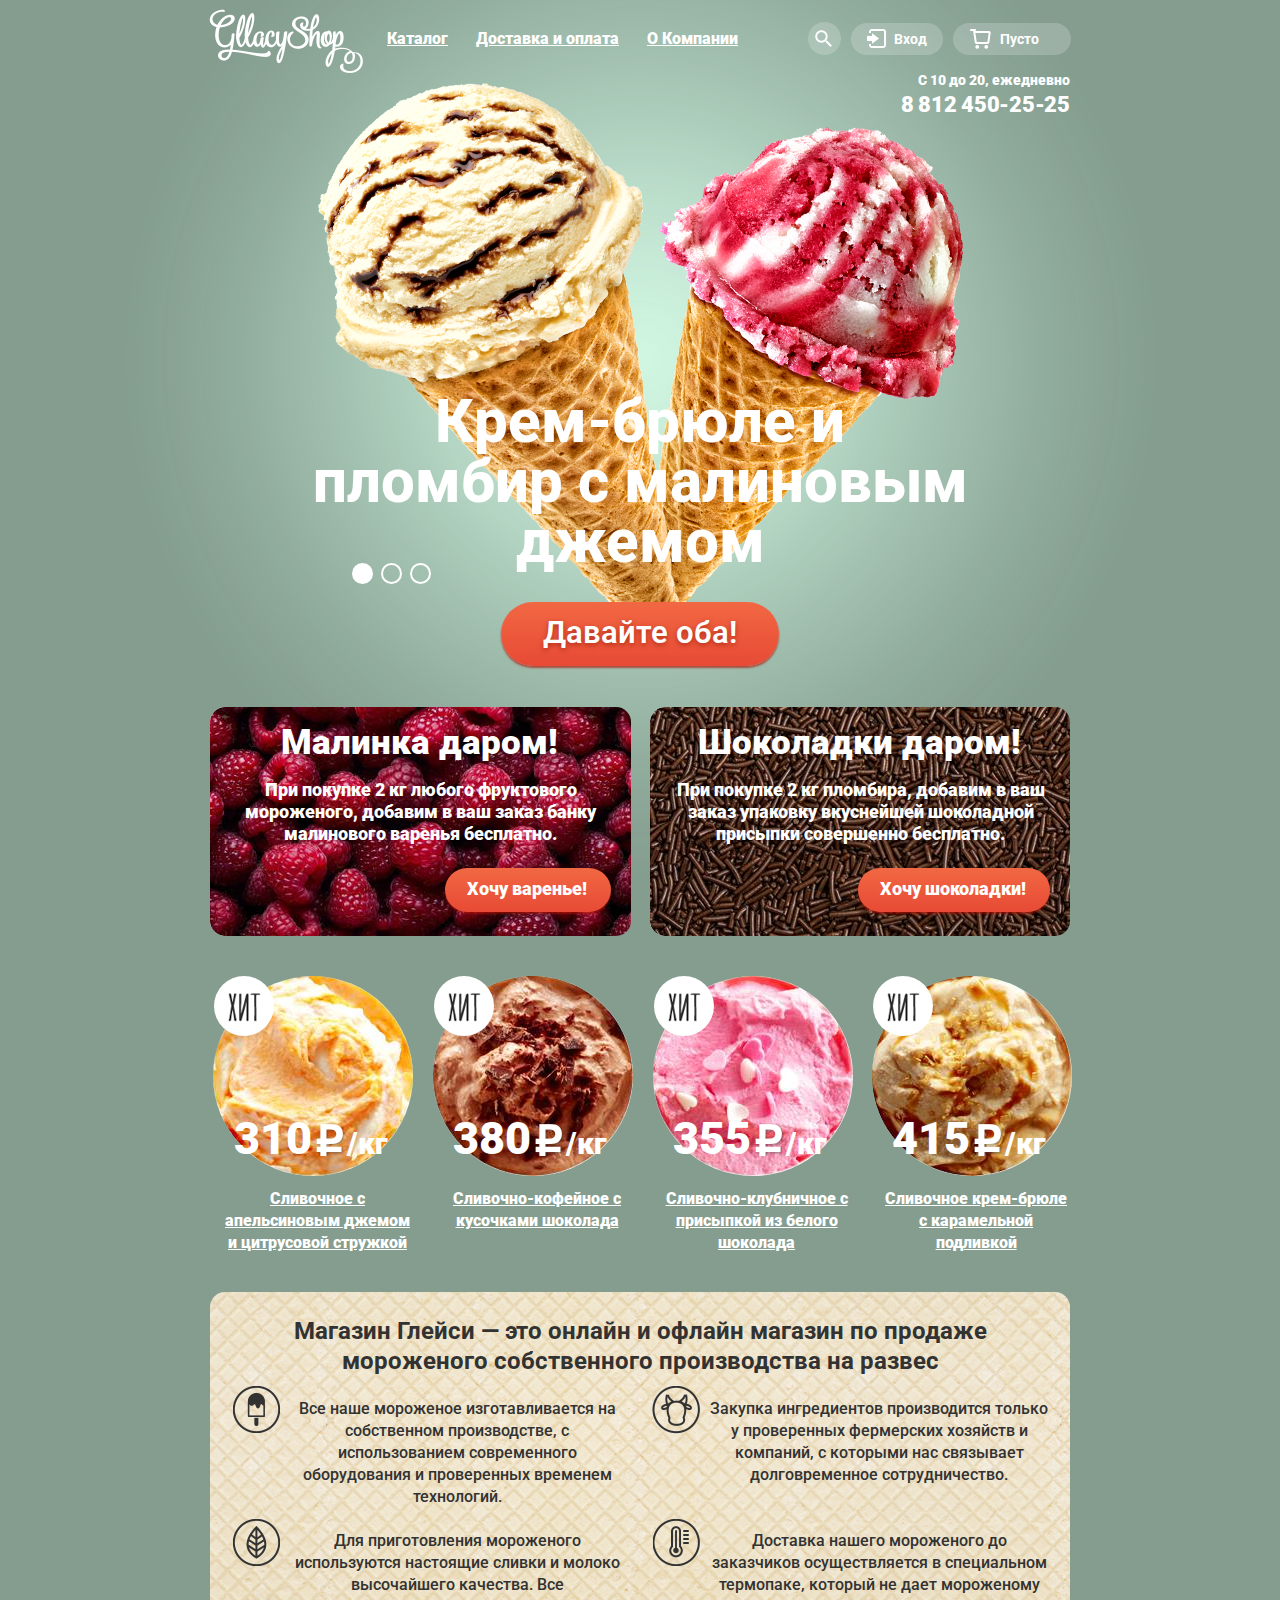
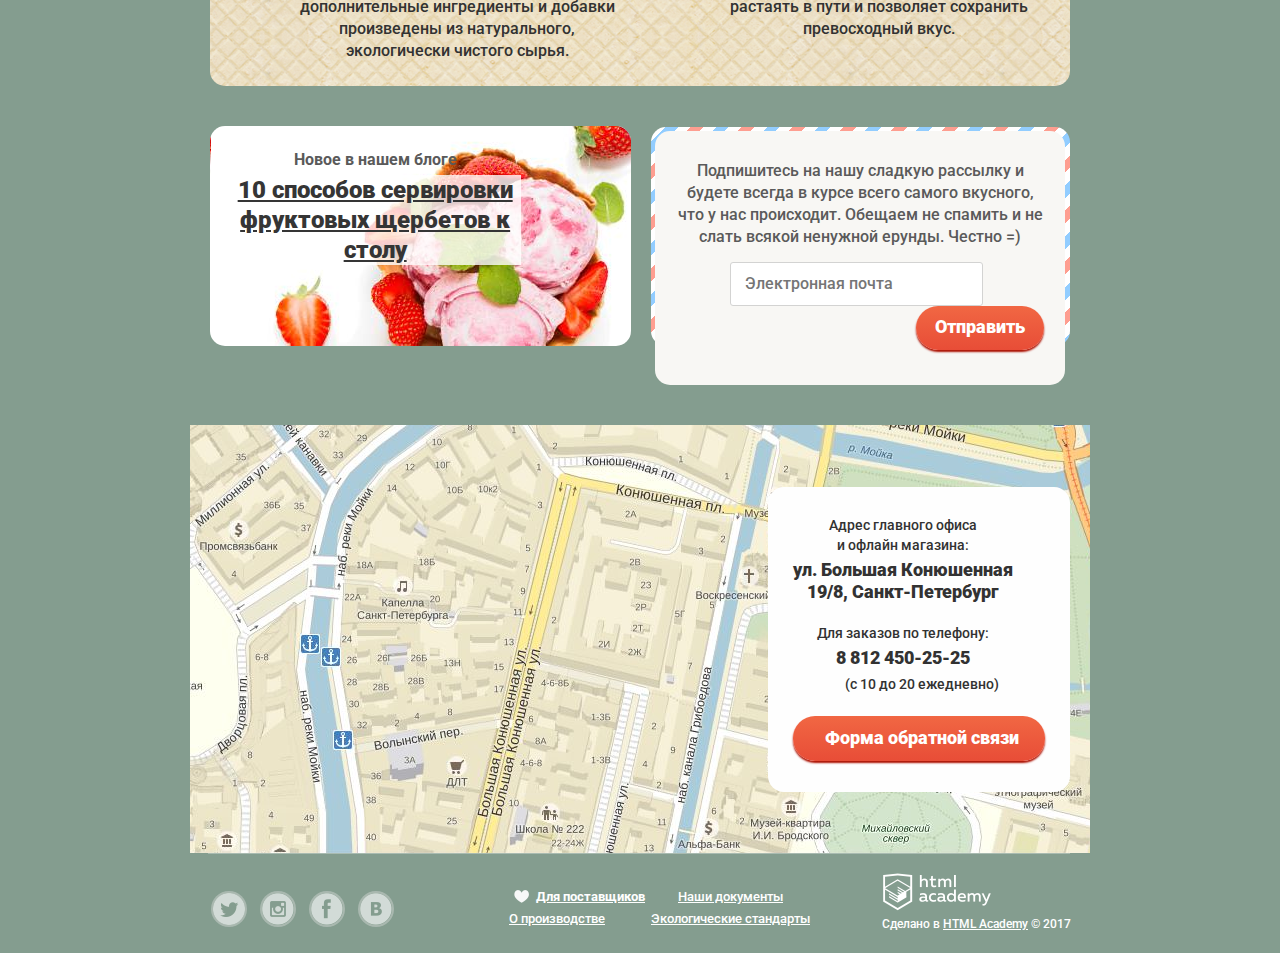
==== commit 183dcfc9: "#35" ====
--- a/index.html
+++ b/index.html
@@ -1,164 +1,183 @@
 <!DOCTYPE html>
 <html lang="ru">
-  <head>
-    <meta charset="utf-8">
-    <title>Gllacy</title>
-    <link rel="stylesheet" href="css/normalize.css">
-    <link rel="stylesheet" type="text/css" href="css/style.css">
-    <link href="https://fonts.googleapis.com/css?family=Roboto:700,900,500&subset=latin,cyrillic" rel="stylesheet" type="text/css">
-  </head>
-  <body>
-    <input type="radio" id="btn-1" name="toggle" checked>
-    <input type="radio" id="btn-2" name="toggle">
-    <input type="radio" id="btn-3" name="toggle">
-    <div class="site-wrapper">
-      <div class="content-wrapper">
-        <header class="main-header">
-            <nav class="main-navigation">
-              <div class="index-logo">
-                    <img src="img/logo.png" width="154" height="64" alt="Gllacy Shop">
-              </div>
-              <ul>
-                <li>
-                  <a href="#">Каталог</a>
-                  <ul class="catalog-nav">
-                    <li><a href="#">Новинки</a></li>
-                    <li><a href="#">Сливочное</a></li>
-                    <li><a href="#">Щербеты</a></li>
-                    <li><a href="#">Фруктовый лед</a></li>
-                    <li><a href="#">Мелорин</a></li>
-                  </ul>
-                </li>
-                <li><a href="#">Доставка и оплата</a></li>
-                <li><a href="#">О Компании</a></li>
-              </ul>
-            </nav>
-            <div class="user-block">
-              <a class="basket" href="#">Пусто</a>
-              <a class="login" href="#">Вход</a>
-              <form class="user-search">
-                <input id="search-id" type="search" placeholder="Что ищем?">
-                <label for="search-id">Поиск по сайту</label>
-              </form>              
-              <div class="login-window">
-                <form action="">
-                  <input type="email" name="email" placeholder="Электронная почта" required>
-                  <input type="password" name="login" placeholder="Пароль" required>
-                  <input type="submit" value="Отправить">
-                </form>
-                <a href="#">Забыли пароль?</a>
-                <a href="#">Новая регистрация</a>
-              </div>
-              <p class="timetable">С 10 до 20, ежедневно</p>
-              <p class="tel">8 812 450-25-25</p>
-          </div>
-        </header>
-        <div class="slider">
-                <div class="slide" id="slide1">
-                  <div class="slide-title">Крем-брюле и пломбир с малиновым джемом</div>
-                  <a class="slide-btn" href="#">Давайте оба!</a>
+    <head>
+        <meta charset="utf-8">
+        <title>Gllacy</title>
+        <link rel="stylesheet" href="css/normalize.css">
+        <link rel="stylesheet" type="text/css" href="css/style.min.css">
+        <link href="https://fonts.googleapis.com/css?family=Roboto:700,900,500&subset=latin,cyrillic" rel="stylesheet" type="text/css">
+    </head>
+    <body>
+        <input type="radio" id="btn-1" name="toggle" checked>
+        <input type="radio" id="btn-2" name="toggle">
+        <input type="radio" id="btn-3" name="toggle">
+        <div class="site-wrapper">
+            <div class="content-wrapper">
+                <div class="slider">
+                    <header class="main-header">
+                        <nav class="main-navigation">
+                            <div class="index-logo">
+                                <img src="img/logo.png" width="154" height="64" alt="Gllacy Shop">
+                            </div>
+                            <ul>
+                                <li><a href="catalog.html">Каталог</a>
+                                    <ul class="catalog-nav">
+                                        <li class="new"><a href="#">Новинки</a>
+                                        <li><a href="#">Сливочное</a></li>
+                                        <li><a href="#">Щербеты</a></li>
+                                        <li><a href="#">Фруктовый лед</a></li>
+                                        <li><a href="#">Мелорин</a></li>
+                                    </ul>
+                                </li>
+                                <li><a href="#">Доставка и оплата</a></li>
+                                <li><a href="#">О Компании</a></li>
+                            </ul>
+                        </nav>
+                        <div class="user-block">
+                            <div class="basket">
+                                <a class="basket-btn" href="#">Пусто</a>
+                            </div>
+                            <div class="login-form">
+                                <a class="login" href="#">Вход</a>
+                                <div class="login-window">
+                                    <form action="https://echo.htmlacademy.ru" method="post">
+                                        <input type="email" name="email" placeholder="Электронная почта" required>
+                                        <input type="text" name="password" id="password-field" placeholder="Пароль">
+                                        <input class="btn" type="submit" value="Войти">
+                                        <a href="#">Забыли пароль?</a>
+                                        <a href="#">Новая регистрация</a>
+                                    </form>
+                                </div>
+                            </div>
+                            <div class="search">
+                                <a class="search-btn" href="#">Поиск</a>
+                                <div class="search-form">
+                                    <form action="https://echo.htmlacademy.ru" method="post">
+                                        <label for="search">Что ищем?</label>
+                                        <input type="search" name="search" placeholder="Что ищем?" id="search">
+                                        <div class="buttons">
+                                            <input type="submit" value="Поиск">
+                                        </div>
+                                    </form>
+                                </div>
+                            </div>
+                            <p class="timetable">С 10 до 20, ежедневно</p>
+                            <p class="tel">8 812 450-25-25</p>
+                        </div> 
+                    </header>
+            
+                    <div class="slide" id="slide1">
+                        <div class="slide-title">Крем-брюле и пломбир с малиновым джемом</div>
+                        <a class="slide-btn" href="#">Давайте оба!</a>
+                    </div>
+                    <div class="slide" id="slide2">
+                        <div class="slide-title">Шоколадный пломбир и лимонный сорбет</div>
+                        <a class="slide-btn" href="#">Давайте оба!</a>
+                    </div>
+                    <div class="slide" id="slide3">
+                        <div class="slide-title">Пломбир с помадкой и клубничный щербет</div>
+                        <a class="slide-btn" href="#">Давайте оба!</a>
+                    </div>
+                    <div class="slider-controls">
+                        <label for="btn-1"></label>
+                        <label for="btn-2"></label>
+                        <label for="btn-3"></label>
+                    </div>
+            
+                    <section class="banners clearfix">
+                      <div class="banner left-column">
+                        <p><b>Малинка даром!</b></p>
+                        <p>При покупке 2 кг любого фруктового мороженого, добавим в ваш заказ банку малинового варенья бесплатно.</p>
+                        <a class="banner-btn" href="#">Хочу варенье!</a>
+                      </div>
+                      <div class="banner right-column">
+                        <p><b>Шоколадки даром!</b></p>
+                        <p>При покупке 2 кг пломбира, добавим в ваш заказ упаковку вкуснейшей шоколадной присыпки совершенно бесплатно.</p>
+                        <a class="banner-btn" href="#">Хочу шоколадки!</a>
+                      </div>
+                    </section>
+                    <section class="hits">
+                      <div class="hit">
+                        <img src="img/product-1.jpg" width="200" height="200" alt="">
+                        <p>310 <span class="ruble">руб.</span><span class="kilo">/кг</span></p>
+                        <a href="#">Сливочное с апельсиновым джемом и цитрусовой стружкой</a>
+                        <div class="hidden">
+                        <a class="btn" href="#">Быстрый просмотр</a>
+                      </div>
+                      </div>
+                      <div class="hit">
+                        <img src="img/product-2.jpg" width="200" height="200" alt="">
+                        <p>380 <span class="ruble">руб.</span><span class="kilo">/кг</span></p>
+                        <a href="#">Сливочно-кофейное с кусочками шоколада</a>
+                        <div class="hidden">
+                        <a class="btn" href="#">Быстрый просмотр</a></div>
+                      </div>
+                      <div class="hit">
+                        <img src="img/product-3.jpg" width="200" height="200" alt="">
+                        <p>355 <span class="ruble">руб.</span><span class="kilo">/кг</span></p>
+                        <a href="#">Сливочно-клубничное с присыпкой из белого шоколада</a>
+                        <div class="hidden">
+                        <a class="btn" href="#">Быстрый просмотр</a></div>
+                      </div>
+                      <div class="hit">
+                        <img src="img/product-4.jpg" width="200" height="200" alt="">
+                        <p>415 <span class="ruble">руб.</span><span class="kilo">/кг</span></p>
+                        <a href="#">Сливочное крем-брюле с карамельной подливкой</a>
+                        <div class="hidden">
+                        <a class="btn" href="#">Быстрый просмотр</a></div>
+                      </div>
+                    </section>
+                    <section class="seo">
+                      <h2>Магазин Глейси — это онлайн и офлайн магазин по продаже мороженого собственного производства на развес</h2>
+                      <p class="ice-cream">Все наше мороженое изготавливается на собственном производстве, с использованием современного оборудования и проверенных временем технологий.</p>
+                      <p class="cow">Закупка ингредиентов  производится только у проверенных фермерских хозяйств и компаний, с которыми нас связывает долговременное сотрудничество.</p>
+                      <p class="leaf">Для приготовления мороженого используются настоящие сливки и молоко высочайшего качества. Все дополнительные ингредиенты и добавки произведены из натурального, экологически чистого сырья.</p>
+                      <p class="therm">Доставка нашего мороженого до заказчиков осуществляется в специальном термопаке, который не дает мороженому растаять в пути и позволяет сохранить превосходный вкус.</p>
+                    </section>
+                    <section class="news-and-mailing clearfix">
+                      <div class="left-column">
+                        <p class="news">Новое в нашем блоге</p>
+                        <a class="news-text">10  способов сервировки фруктовых щербетов к столу
+                        </a>
+                      </div>
+                      <div class="right-column">
+                        <p>Подпишитесь на нашу сладкую рассылку
+                        и будете всегда в курсе всего самого вкусного, что у нас происходит. Обещаем не спамить и не слать всякой ненужной ерунды. Честно =)</p>
+                        <form action="https://echo.htmlacademy.ru/" method="post">
+                          <input type="email" name="email" placeholder="Электронная почта" required>
+                          <button class="banner-btn">Отправить</button>
+                        </form>
+                      </div>
+                    </section>
+                    <section class="map">
+                      <div class="map-address">
+                        <p>Адрес главного офиса<br> и офлайн магазина:<strong>ул. Большая Конюшенная<br> 19/8, Санкт-Петербург</strong></p>
+                        <p>Для заказов по телефону:<strong>8 812 450-25-25</strong></p>
+                        <p class="map-timetable">(с 10 до 20 ежедневно)</p>
+                        <a class="banner-btn" href="#">Форма обратной связи</a>
+                      </div>
+                    </section>
+
+                    <footer class="main-footer container clearfix">
+                        <div class="footer-social footer-block">
+                            <a class="social-btn social-btn-vk" href="#">Вконтакте</a>
+                            <a class="social-btn social-btn-fb" href="#">Фейсбук</a>
+                            <a class="social-btn social-btn-inst" href="#">Инстаграм</a>
+                            <a class="social-btn social-btn-tw" href="#">Твиттер</a>
+                        </div>
+                        <div class="footer-links">
+                            <a class="footer-link for-supp" href="#">Для поставщиков</a>
+                            <a class="footer-link" href="#">Наши документы</a> 
+                            <a class="footer-link" href="#">О производстве</a>
+                            <a class="footer-link" href="#">Экологические стандарты</a>
+                        </div>
+                        <div class="footer-copyright footer-block">
+                            <a href="#">HTML Academy</a>
+                            <p>Сделано в <a href="#">HTML Academy</a> &copy; 2017</p>
+                        </div>
+                    </footer>    
                 </div>
-                <div class="slide" id="slide2">
-                  <div class="slide-title">Шоколадный пломбир и лимонный сорбет</div>
-                  <a class="slide-btn" href="#">Давайте оба!</a>
-                </div>
-                <div class="slide" id="slide3">
-                  <div class="slide-title">Пломбир с помадкой и клубничный щербет</div>
-                  <a class="slide-btn" href="#">Давайте оба!</a>
-                </div>
-                <div class="slider-controls">
-                  <label for="btn-1"></label>
-                  <label for="btn-2"></label>
-                  <label for="btn-3"></label>
-                </div>
+            </div>
         </div>
-        <section class="banners clearfix">
-          <div class="banner left-column">
-            <p><b>Малинка даром!</b></p>
-            <p>При покупке 2 кг любого фруктового мороженого, добавим в ваш заказ банку малинового варенья бесплатно.</p>
-            <a class="banner-btn" href="#">Хочу варенье!</a>
-          </div>
-          <div class="banner right-column">
-            <p><b>Шоколадки даром!</b></p>
-            <p>При покупке 2 кг пломбира, добавим в ваш заказ упаковку вкуснейшей шоколадной присыпки совершенно бесплатно.</p>
-            <a class="banner-btn" href="#">Хочу шоколадки!</a>
-          </div>
-        </section>
-        <section class="hits">
-          <div class="hit">
-            <img src="img/product-1.jpg" width="200" height="200" alt="">
-            <p>310 <span class="ruble">руб.</span><span class="kilo">/кг</span></p>
-            <a href="#">Сливочное с апельсиновым джемом и цитрусовой стружкой</a>
-          </div>
-          <div class="hit">
-            <img src="img/product-2.jpg" width="200" height="200" alt="">
-            <p>380 <span class="ruble">руб.</span><span class="kilo">/кг</span></p>
-            <a href="#">Сливочно-кофейное с кусочками шоколада</a>
-          </div>
-          <div class="hit">
-            <img src="img/product-3.jpg" width="200" height="200" alt="">
-            <p>355 <span class="ruble">руб.</span><span class="kilo">/кг</span></p>
-            <a href="#">Сливочно-клубничное с присыпкой из белого шоколада</a>
-          </div>
-          <div class="hit">
-            <img src="img/product-4.jpg" width="200" height="200" alt="">
-            <p>415 <span class="ruble">руб.</span><span class="kilo">/кг</span></p>
-            <a href="#">Сливочное крем-брюле с карамельной подливкой</a>
-          </div>
-        </section>
-        <section class="seo">
-          <h2>Магазин Глейси — это онлайн и офлайн магазин по продаже мороженого собственного производства на развес</h2>
-          <p class="ice-cream">Все наше мороженое изготавливается на собственном производстве, с использованием современного оборудования и проверенных временем технологий.</p>
-          <p class="cow">Закупка ингредиентов  производится только у проверенных фермерских хозяйств и компаний, с которыми нас связывает долговременное сотрудничество.</p>
-          <p class="leaf">Для приготовления мороженого используются настоящие сливки и молоко высочайшего качества. Все дополнительные ингредиенты и добавки произведены из натурального, экологически чистого сырья.</p>
-          <p class="therm">Доставка нашего мороженого до заказчиков осуществляется в специальном термопаке, который не дает мороженому растаять в пути и позволяет сохранить превосходный вкус.</p>
-        </section>
-        <section class="news-and-mailing clearfix">
-          <div class="left-column">
-            <p class="news">Новое в нашем блоге</p>
-            <a>10  способов сервировки фруктовых щербетов к столу
-            </a>
-          </div>
-          <div class="right-column">
-            <p>Подпишитесь на нашу сладкую рассылку
-            и будете всегда в курсе всего самого вкусного, что у нас происходит. Обещаем не спамить и не слать всякой ненужной ерунды. Честно =)</p>
-            <form action="">
-              <input type="email" name="email" placeholder="Электронная почта" required>
-              <button>Отправить</button>
-            </form>
-          </div>
-        </section>
-        <section class="map">
-          <div class="map-address">
-            <p>Адрес главного офиса</br> и офлайн магазина:<strong>ул. Большая Конюшенная</br> 19/8, Санкт-Петербург</strong></p>
-            <p>Для заказов по телефону:<strong>8 812 450-25-25</strong></p>
-            <p class="map-timetable">(с 10 до 20 ежедневно)</p>
-            <a href="#">Форма обратной связи</a>
-          </div>
-        </section>
-        <footer class="main-footer container clearfix">
-          <div class="footer-social footer-block">
-              <a class="social-btn social-btn-vk" href="#">Вконтакте</a>
-              <a class="social-btn social-btn-fb" href="#">Фейсбук</a>
-              <a class="social-btn social-btn-inst" href="#">Инстаграм</a>
-              <a class="social-btn social-btn-tw" href="#">Твиттер</a>
-          </div>
-          <div class="footer-links footer-block">
-            <div>
-              <a class="for-supp" href="#">Для поставщиков</a>
-  <a href="#">О производстве</a> 
-            </div>
-            <div>
-              <a href="#">Наши документы</a>
-              <a href="#">Экологические стандарты</a>
-            </div>
-          </div>
-          <div class="footer-copyright footer-block">
-            <a href="#">HTML Academy</a>
-            <p>Сделано в <a href="#">HTML Academy</a> &copy; 2017</p>
-          </div>
-        </footer>    
-      </div>
-    </div>
-  </body>
+    </body>
 </html>--- a/css/style.min.css
+++ b/css/style.min.css
@@ -0,0 +1 @@
+.site-wrapper,body{background-color:#849d8f}body{font-family:"Roboto","Arial","Helvetica",sans-serif;font-size:18px;line-height:1.2;color:#000}body>input[type=radio]{display:none}.main-navigation li,a{font-size:16px;line-height:18px;font-weight:700}a{color:#fff;text-decoration:underline}a:active,a:hover{color:#ffbc9e}.hit a,.main-navigation a,.product a,a,h1,h2{font-family:"Roboto","Arial","Helvetica",sans-serif}h1{line-height:41px;color:#fff;font-weight:700;font-size:35px}.hit a,.main-navigation a,.product a,h2{font-size:16px}h2{line-height:22px;color:#000;text-decoration:underline;font-weight:500}.clearfix::after{content:"";display:table;clear:both}.site-wrapper{min-width:940px;background-repeat:no-repeat;background-position:top center;-webkit-transition:background-image .5s ease,background-color .5s ease;transition:background-image .5s ease,background-color .5s ease}.content-wrapper{width:900px;margin:0 auto;padding:0 2.2%}.site-wrapper::after{content:"";visibility:hidden}.site-wrapper::before{background-image:url(../img/slide-2.png)}.site-wrapper::after{background-image:url(../img/slide-3.png)}.index-logo{float:left;margin-right:10px;margin-left:2px}.main-navigation{float:left;min-width:560px;padding:9px 0 0 17px;font-size:0}.main-navigation .index-link{margin:0;padding:0}.main-navigation .index-link:hover{margin:0;padding:0;background:0 0}.main-navigation .index-link:active{margin:0;padding:0;box-shadow:none}.main-navigation ul{float:left;padding:0;margin:0;font-size:0}.main-navigation>ul{margin-top:14px}.main-navigation li{position:relative;display:inline-block;padding-bottom:10px;vertical-align:top;list-style:none}.hit a,.main-navigation a,.product a{font-weight:900}.main-navigation a{line-height:18px}.hit a,.product a{color:#fff}.main-navigation a{display:block;color:#fff;padding:7px 14px;border-radius:50px}.main-navigation a:hover{background-color:#f7f6f3;color:#333;text-decoration:none}.main-navigation a:active{box-shadow:inset 0 2px 2px 0 #696969}.basket:hover .basket-full,.login-form:hover .login-window,.main-navigation li:hover .catalog-nav,.search:hover .search-form{display:block}.main-navigation .active{box-shadow:none}.catalog-nav{position:absolute;top:38px;left:-5px;display:none;z-index:2;list-style:none;width:143px;margin:0;background-color:#f8f7f4;border-radius:5px;box-shadow:0 20px 20px 0 rgba(0,0,0,.4)}.catalog-nav li{position:relative;display:block;padding:0;margin:0}.catalog-nav li:first-child{padding-bottom:4px}.catalog-nav li:first-child::after{content:"";position:absolute;top:36px;left:6px;height:1px;width:128px;background:rgba(53,53,53,.2)}.catalog-nav a{display:block;padding-left:20px;margin:2px 0;color:#323232;text-decoration:none;font-weight:400;font-size:14px;line-height:16px;border-radius:0}.catalog-nav .new a{font-weight:700}.catalog-nav a:hover{color:#323232;background-color:#fbded7}.catalog-nav a:active{color:#323232;background-color:#f6b5a5;box-shadow:none}.catalog-nav .active,.main-navigation .active{color:#fff;background-color:#d07058;text-decoration:none}.search,.user-block{float:right;margin-right:2.25%}.search{margin-left:23px;margin-right:10px;margin-top:22px;padding-bottom:5px;position:relative}.search-form{display:none;position:absolute;z-index:2;top:38px;left:-307px;width:310px;padding:20px 15px 0;background:#f8f7f4;box-shadow:0 20px 20px 0 rgba(0,0,0,.4);border-radius:5px}.search-form input{width:100%;padding:9px 12px;margin-bottom:18px;font-size:14px;line-height:24px;color:#999;font-family:"Roboto";font-weight:400;border:1px solid #d3d3d2;border-radius:5px}.search-form input:hover{border:2px solid #c7c6c5;line-height:22px}.search-form input:focus{border:2px solid #8fbdec;line-height:22px;position:relative}.search-form label{position:absolute}input:focus::-webkit-input-placeholder{font-size:0}input:focus+.search-form label{color:#5b9ddf;position:absolute;top:30px;font-size:11px;line-height:13px}.search-form .buttons{display:none}.search-btn{display:inline-block;position:relative;vertical-align:top;width:33px;min-height:33px;font-size:0;background-color:rgba(255,255,255,.2);border-radius:50%}.search-btn::before{position:absolute;content:"";width:20px;height:20px;top:6px;left:5px;background:url(../img/sprite.png) 2px -461px}.search-btn:hover::before{background:#f8f7f4 url(../img/search.png) 2px 2px no-repeat}.search-btn:hover{background:#f8f7f4}.login-form{float:right;margin-right:10px;margin-top:23px;position:relative;padding-bottom:5px}.login-form input:hover{line-height:24px}.login-form input:focus,select[name=sorting]:focus{outline:transparent}.breadcrumbs a:active,.breadcrumbs a:hover,.footer-links a:active,.footer-links a:hover,.hit a:active,.hit a:hover,.login-form a:active,.login-form a:hover,.product a:active,.product a:hover{color:#ffbc9e}.login-window{display:none;position:absolute;z-index:2;top:35px;left:-180px;width:235px;min-height:174px;padding:20px 20px 0;background:#f8f7f4;box-shadow:0 20px 20px 0 rgba(0,0,0,.4);border-radius:5px}.login-window input{width:92%;padding:10px;margin-bottom:18px;font-size:14px;line-height:24px;color:#999;font-family:"Roboto";font-weight:400;border:1px solid #d3d3d2;border-radius:5px}.btn{display:inline-block;vertical-align:top;text-decoration:none;text-shadow:0 2px 5px rgba(160,32,11,.76);background:#f26843;background:-webkit-linear-gradient(top,#f26843 0%,#e74a35 100%);background:linear-gradient(to bottom,#f26843 0%,#e74a35 100%);box-shadow:0 2px 2px rgba(172,16,0,.64)}.btn:hover{background:-webkit-linear-gradient(top,#f58669 0%,#ec6f5e 100%);background:linear-gradient(to bottom,#f58669 0%,#ec6f5e 100%);box-shadow:0 2px 2px #ac1000}.btn:active{background:-webkit-linear-gradient(top,#d84732 0%,#e1613e 100%);background:linear-gradient(to bottom,#d84732 0%,#e1613e 100%);box-shadow:inset 0 2px 2px #ac1000}.login-window a{float:left;color:#323232;font-size:13px;line-height:24px;margin-left:14px;font-weight:400}.login-window .btn{float:left;width:100px;font-size:18px;line-height:24px;font-weight:700;color:#fff;padding:10px 5px;text-shadow:none;box-shadow:none;border-radius:20px;border:0}.basket,.login{position:relative;text-align:right}.login{display:inline-block;vertical-align:top;padding:8px 16px;background-color:rgba(255,255,255,.2);font-size:14px;line-height:16px;color:#fff;text-decoration:none;border-radius:50px;width:60px}.basket-btn::before,.login::before{position:absolute;content:"";width:23px;height:20px;top:6px}.login::before{background:url(../img/sprite.png) -1px -109px;left:16px}.login:hover{color:#323232;background:#f8f7f4}.login:hover::before{background:#f8f7f4 url(../img/enter.png) 0 0 no-repeat}.basket{float:right;width:117px;margin-top:23px;padding-bottom:5px}.basket-full,.basket-full-1{font-size:13px;line-height:16px}.basket-full{z-index:2000;display:none;width:515px;padding:5px 12px 17px;position:absolute;top:36px;right:0;background:#f8f7f4;box-shadow:0 20px 20px 0 rgba(0,0,0,.4);color:#323232;border-radius:5px}.basket-full-1{border-collapse:separate;border-spacing:0 20px;text-align:left}.basket-full-1 .delete{color:#323232;cursor:pointer}.col0{padding-top:0}.col0,.col1,.col2{padding-right:10px}.col1{padding-top:3px}.col2{width:220px;text-align:left}.col3{width:115px}.col4{width:80px}.col-price{color:#999}.basket-price{font-size:15px;line-height:18px;font-weight:700}.basket-full .btn{margin-top:15px;font-size:18px;line-height:24px;font-weight:700;text-shadow:none;padding:10px}.basket-full a{color:#fff;text-decoration:none}.basket-btn,.tel,.timetable{font-size:14px;line-height:16px;color:#fff}.basket-btn{display:inline-block;vertical-align:top;position:relative;width:59px;padding:8px 12px 8px 47px;background-color:rgba(255,255,255,.2);text-decoration:none;border-radius:50px;text-align:left}.basket-btn::before{left:17px;background:url(../img/sprite.png) 0 -148px}.basket-btn:hover,.basket-btn:hover::before{opacity:1;color:#323232;background-position:0 0}.tel,.timetable{margin:72px 0 0;text-align:right;font-family:"Roboto","Arial","Helvetica",sans-serif;font-weight:900}.tel{font-size:22px;line-height:24px;margin:5px 0 0;letter-spacing:-.28px}.slider{position:relative;text-align:center;color:#fff}.slide{padding-top:392px;display:none}.slide-title{max-width:670px;text-align:center;margin:0 auto 30px;font-weight:800;font-size:60px;line-height:60px}.slide-btn{margin:0 310px;display:inline-block;padding:10px 42px 13px;font-weight:600;font-size:31px;line-height:41px;vertical-align:top;color:#fff;text-decoration:none;text-shadow:0 2px 5px rgba(160,32,11,.76);background:#f26843;background:-webkit-linear-gradient(top,#f26843 0%,#e74a35 100%);background:linear-gradient(to bottom,#f26843 0%,#e74a35 100%);border-radius:100px;box-shadow:0 2px 2px rgba(172,16,0,.64)}.slide-btn:hover{color:#fff;background:-webkit-linear-gradient(top,#f58669 0%,#ec6f5e 100%);background:linear-gradient(to bottom,#f58669 0%,#ec6f5e 100%);box-shadow:0 2px 2px #ac1000}.slide-btn:active{color:#fff;background:-webkit-linear-gradient(top,#d84732 0%,#e1613e 100%);background:linear-gradient(to bottom,#d84732 0%,#e1613e 100%);box-shadow:inset 0 2px 2px #ac1000}.slider-controls{position:absolute;top:563px;left:18%;z-index:20;font-size:0}.slider-controls label{display:inline-block;width:17px;height:17px;margin-right:8px;vertical-align:top;background-color:transparent;border:2px solid #fff;border-radius:50%;cursor:pointer}#btn-1:checked~.site-wrapper #slide1,#btn-2:checked~.site-wrapper #slide2,#btn-3:checked~.site-wrapper #slide3{display:block}#btn-1:checked~.site-wrapper{background-color:#849d8f;background-image:url(../img/slide-1.png)}#btn-2:checked~.site-wrapper{background-color:#8996a6;background-image:url(../img/slide-2.png)}#btn-3:checked~.site-wrapper{background-color:#9d8b84;background-image:url(../img/slide-3.png)}#btn-1:checked~.site-wrapper label[for=btn-1],#btn-2:checked~.site-wrapper label[for=btn-2],#btn-3:checked~.site-wrapper label[for=btn-3]{background-color:#fff}.slider-controls label:hover{background-color:rgba(225,225,225,.4)}.banners{padding:41px 2.2% 30px}.banner{box-sizing:border-box;padding:0 20px 24px}.banner p{font-family:"Roboto","Arial","Helvetica",sans-serif;font-weight:900;font-size:18px;line-height:22px;color:#fff;margin-top:15px;margin-bottom:16px;margin-left:1px}.banner b{font-size:35px;line-height:41px;margin-left:-2px}.left-column,.right-column{max-width:48.8%;border-radius:15px}.left-column{float:left;max-width:48.9%}.right-column{float:right}.banners .left-column{background:#b22a4a url(../img/razz-bg.jpg)}.banners .right-column{background:#412920 url(../img/chocolate-bg.jpg)}.banner-btn{float:right;margin-top:7px;padding:9px 24px 11px 22px;font-family:"Roboto","Arial","Helvetica",sans-serif;font-size:18px;line-height:24px;color:#fff;font-weight:900;text-decoration:none;background:#f26843;background:-webkit-linear-gradient(top,#f26843 0%,#e74a35 100%);background:linear-gradient(to bottom,#f26843 0%,#e74a35 100%);border-radius:100px;box-shadow:0 2px 2px rgba(172,16,0,.64)}.banner-btn:hover{color:#fff;background:-webkit-linear-gradient(top,#f58669 0%,#ec6f5e 100%);background:linear-gradient(to bottom,#f58669 0%,#ec6f5e 100%);box-shadow:0 2px 2px #ac1000}.banner-btn:active{color:#fff;background:-webkit-linear-gradient(top,#d84732 0%,#e1613e 100%);background:linear-gradient(to bottom,#d84732 0%,#e1613e 100%);box-shadow:inset 0 2px 2px #ac1000}.hit:hover::before,.product:hover::before{content:"";background:rgba(255,255,255,.2);position:absolute;top:1px;left:1px;z-index:2;width:220px;height:calc(100% + 46px);border-radius:5px;box-shadow:0 20px 20px 0 rgba(0,0,0,.4)}.hit::before{position:absolute;content:"";background:#fff url(../img/hit.png);width:60px;height:60px;top:10px;border-radius:50%;left:11px}.hit:last-child,.product:last-child{margin-right:0}.hit img,.product img{border-radius:50%;margin-bottom:-60px}.product img{margin-bottom:-67px;width:103%}.hit p,.seo h2,.seo p{font-family:"Roboto","Arial","Helvetica",sans-serif}.hit p{font-weight:900;font-size:45px;line-height:1;margin:0 0 14px;padding:0;color:#fff}.hit .ruble,.product .ruble,.seo{font-size:0}.hit .kilo,.product .kilo{position:relative;font-size:30px;margin-left:24px}.hit .kilo::before,.product .kilo::before{position:absolute;content:"";width:30px;height:33px;top:-3px;left:-32px;background:url(../img/ruble.png)}.hit a,.product a{padding:13px 3.5% 10px 4.5%;line-height:22px;display:block;text-align:center;width:98%}.hit .hidden,.product .hidden{position:absolute;display:none;z-index:3;left:0;right:0;bottom:-31px}.hit:hover .hidden,.product:hover .hidden{display:block;position:absolute;z-index:3;left:14px;right:0;bottom:-30px}.hit .btn,.product .btn{z-index:2000;display:inline-block;padding:12px 0;font-weight:700;font-size:18px;line-height:20px;vertical-align:top;color:#fff;text-decoration:none;text-shadow:0 2px 5px rgba(160,32,11,.76);background:#f26843;background:-webkit-linear-gradient(top,#f26843 0%,#e74a35 100%);background:linear-gradient(to bottom,#f26843 0%,#e74a35 100%);border-radius:100px;box-shadow:0 2px 2px rgba(172,16,0,.64)}.hit .btn:hover,.product .btn:hover{color:#fff;background:-webkit-linear-gradient(top,#f58669 0%,#ec6f5e 100%);background:linear-gradient(to bottom,#f58669 0%,#ec6f5e 100%);box-shadow:0 2px 2px #ac1000}.hit .btn:active,.product .btn:active{color:#fff;background:-webkit-linear-gradient(top,#d84732 0%,#e1613e 100%);background:linear-gradient(to bottom,#d84732 0%,#e1613e 100%);box-shadow:inset 0 2px 2px #ac1000}.seo{background:#ede0c3 url(../img/wafer.png);margin-left:20px;margin-right:20px;border-radius:15px;padding:4px 18px 2px}.seo h2,.seo p{color:#323232;text-decoration:none}.seo h2{margin-bottom:22px;font-size:24px;font-weight:700;line-height:30px}.seo p{font-size:16px;font-weight:500;line-height:22px;display:inline-block;vertical-align:top;max-width:343px;padding-left:56px;margin:0 0 22px;position:relative}.seo p:nth-child(2n){margin-right:23px}.cow::before,.ice-cream::before{position:absolute;top:-12px;content:""}.ice-cream::before{background:url(../img/sprite.png) -1px -274px;width:47px;height:47px;left:3px}.cow::before{width:48px;height:48px;background:url(../img/sprite.png) 0 -694px;left:0}.leaf::before,.therm::before{position:absolute;width:47px;height:47px;top:-11px;content:""}.leaf::before{background:url(../img/sprite.png) -1px 258px;left:3px}.therm::before{background:url(../img/sprite.png) -1px -501px;left:1px}.news-and-mailing .left-column{background:#fff url(../img/strawberry-bg.jpg) 1px 0;padding:23px 110px 81px 20px;box-sizing:border-box}.news-and-mailing{position:relative;padding:40px 2.2%}.news-and-mailing .right-column{background:#f8f7f4;max-width:410px;position:relative;top:5px;z-index:200;font-family:"Roboto","Arial","Helvetica",sans-serif;font-size:16px;line-height:22px;color:#5a5a5a;font-weight:500;padding:13px 21px 35px;box-sizing:border-box;margin:0 5px 5px}.news-and-mailing p{margin-bottom:9px}.news-and-mailing::before{position:absolute;top:41px;right:20px;content:"";width:46.6%;background-image:-webkit-repeating-linear-gradient(135deg,#92cdff 0,#92cdff .5em,#fff .5em,#fff 1em,#fe9e90 1em,#fe9e90 1.5em,#fff 1.5em,#fff 2em);background-image:repeating-linear-gradient(-45deg,#92cdff 0,#92cdff .5em,#fff .5em,#fff 1em,#fe9e90 1em,#fe9e90 1.5em,#fff 1.5em,#fff 2em);height:219px;border-radius:15px}.news-text{font-size:24px;line-height:30px;font-weight:700;color:#323232;text-decoration:underline;background:rgba(255,255,255,.8)}.footer-about a:hover,.news-text:hover{color:#e84d37}.right-column form{padding:0;margin:14px 0 0}.right-column input{border:1px solid #d3d3d2;padding:9px 34px 9px 14px;margin-right:7px;font-size:16px;line-height:24px;color:#999;font-weight:500;border-radius:3px}.right-column input:hover{line-height:22px;border:2px solid #d3d3d2;padding:9px 33px 9px 13px}.map-address a,.news-and-mailing button{font-family:"Roboto","Arial","Helvetica",sans-serif;font-size:18px;line-height:24px;color:#fff;font-weight:900;background:#f16743;background:#f26843;background:-webkit-linear-gradient(top,#f16743 0%,#e84d37 100%);background:linear-gradient(to bottom,#f16743 0%,#e84d37 100%);box-shadow:0 2px 2px 0 #ac1000;padding:9px 19px 11px;border-radius:22px;border:none;text-decoration:none}.news-and-mailing button{margin-top:0;outline:transparent}.news-and-mailing .news,.news-and-mailing a,.right-column input{font-family:"Roboto","Arial","Helvetica",sans-serif}.news-and-mailing .news{margin:0 0 4px;font-size:16px;line-height:22px;color:#5a5a5a;font-weight:700}.news-and-mailing a{font-size:24px;line-height:30px;color:#353535;font-weight:900;display:inline-block;text-decoration:underline}.map{background:url(../img/map.jpg);min-height:428px}.map-address{float:right;background:#fefefe;display:inline-block;padding:14px 19px 31px 25px;margin-top:62px;margin-right:20px;border-radius:16px}.map-address p,.map-address strong{font-family:"Roboto","Arial","Helvetica",sans-serif;color:#323232}.map-address p{padding-right:38px;font-size:14px;line-height:20px;font-weight:500}.map-address strong{font-size:18px;line-height:22px;font-weight:900;display:block;margin-top:4px;margin-bottom:20px}.map-address .map-timetable{padding:0;margin:-15px 0 15px}.map-address .banner-btn{padding:10px 26px 11px 32px;margin-right:6px}.catalog-main{border-top:1px solid transparent}.breadcrumbs{margin-top:94px;margin-left:18px;margin-bottom:3px}.breadcrumbs ul{padding:0;margin:0}.breadcrumbs li{display:inline-block;position:relative}.breadcrumbs li::after{position:absolute;content:">>";top:5px;right:-8px;width:20px;height:20px;color:#fff;font-size:10px}.breadcrumbs li:last-child::after{display:none}.breadcrumbs a,.sort option{font-size:14px;line-height:16px}.breadcrumbs a{font-family:"Roboto","Arial","Helvetica",sans-serif;margin-right:16px;color:#fff;font-weight:500}.breadcrumbs .active{text-decoration:none}.breadcrumbs .active:active,.breadcrumbs .active:hover{color:#fff}.filter{margin-bottom:28px;margin-left:19px;margin-right:19px}fieldset{border-color:transparent}.sort{float:left;width:193px;margin:0 14px 0 0;padding:0}.filter-price .filter-name,.sort .filter-name{display:inline-block;vertical-align:top;padding:0;margin:0 0 6px 16px;font-size:14px;line-height:16px;color:#fff;font-weight:500}.range-controls,select[name=sorting]{background:rgba(255,255,255,.2);border-radius:20px}select[name=sorting]{border:none;font-family:"Roboto","Arial","Helvetica",sans-serif;font-size:16px;line-height:18px;font-weight:700;color:#fff;cursor:pointer;padding:6px 13px 8px 12px}select[name=sorting]:hover{background:#fff;color:#323232}.sort option{text-transform:lowercase;color:#323232;font-weight:400}.filter-price{float:left;width:220px;padding:0;margin:0 12px 0 0}.filter-price .filter-name{margin:0 0 6px 14px}.range-controls{position:relative;padding:16px 17px 16px 16px}.range-controls .scale{height:4px;background:rgba(248,247,244,.5)}.range-controls .bar{position:absolute;top:17px;left:40px;width:100px;height:4px;background:#f8f7f4}.range-controls .toggle{position:absolute;top:9px;width:20px;height:20px;border:0;border-radius:50%;background:#f8f7f4;box-shadow:0 2px 2px 0 rgba(0,0,0,.1)}.toggle.min-toggle{left:34px}.toggle.max-toggle{left:132px}.range-controls .toggle:hover{width:22px;height:22px;cursor:pointer}.filter-fat{float:left;width:415px;padding:0}.filter-fat,.filter-topping{margin:0;font-family:"Roboto","Arial","Helvetica",sans-serif;font-size:16px;line-height:18px;color:#fff;font-weight:700}.filter-fat .filter-name{display:inline-block;vertical-align:top;padding:0;margin:0 0 6px 14px;font-size:14px;line-height:16px;color:#fff;font-weight:500}.fat-style{background:rgba(255,255,255,.2);padding:8px 8px 10px 18px;border-radius:20px}.filter-fat-item{display:inline-block;position:relative;padding-right:19px}.filter-fat-item:last-child{display:inline-block;position:relative;padding-right:0}.filter-fat-item input[type=radio],.filter-topping input[type=radio],.filter-topping-item input[type=checkbox]{display:none}.filter-fat-item input[type=radio]+label{display:block;position:relative;cursor:pointer;padding-left:27px}.filter-topping-item input[type=checkbox]+label{display:block;position:relative;cursor:pointer;padding-left:0}.filter-fat-item input[type=radio]+label::before{content:"";position:absolute;top:0;left:-3px;width:18px;height:18px;border:1px solid #fff;border-radius:50%}.filter-fat-item input[type=radio]+label:hover::before{width:16px;height:16px;border:2px solid #fff}.filter-fat-item input[type=radio]:disabled+label::after,.filter-fat-item input[type=radio]:disabled+label::before,.filter-topping-item input[type=checkbox]:disabled+label::after,.filter-topping-item input[type=checkbox]:disabled+label::before{opacity:.4}.filter-topping-item input[type=checkbox]+label::before{content:"";position:absolute;top:0;left:-31px;width:18px;height:18px;border:1px solid #fff;border-radius:4px}.filter-topping-item input[type=checkbox]+label:hover::before{width:16px;height:16px;border:2px solid #fff}.filter-fat-item input[type=radio]:checked+label::after{content:"";position:absolute;top:4px;left:1px;width:12px;height:12px;border-radius:50%;background:#fff}.filter-topping-item input[type=checkbox]:checked+label::after{content:"";position:absolute;top:0;left:-31px;width:20px;height:20px;background:url(../img/checkbox.png) 0 0 no-repeat}.filter-topping{float:left;width:700px;padding:0;margin-top:14px}.filter-topping .filter-name{display:inline-block;vertical-align:top;padding:0;margin:0 0 7px 15px;font-size:14px;line-height:16px;color:#fff;font-weight:500}.topping-style{background:rgba(255,255,255,.2);padding:8px 0 10px 17px;border-radius:20px}.filter-topping-item{display:inline-block;vertical-align:top;padding-left:30px;padding-right:19px;text-transform:lowercase}.filter-topping-item:last-child{padding-right:0}.filter-topping input[type=radio]+label{display:block;position:relative;cursor:pointer}.filter-topping input[type=radio]+label::before{content:"";position:absolute;left:-32px;width:18px;height:18px;border:1px solid #fff;border-radius:3px}.filter-topping input[type=radio]:checked+label::after{content:"";position:absolute;left:-31px;background:url(../img/checkbox.png);width:20px;height:20px}.filter-button{outline:transparent;float:left;width:145px;margin-right:0;margin-top:35px}.filter-btn{font-family:"Roboto","Arial","Helvetica",sans-serif;font-size:16px;line-height:18px;margin-left:15px;display:inline-block;padding:9px 28px 5px;font-weight:500;vertical-align:top;color:#fff;text-decoration:none;border:2px solid #fff;background:rgba(255,255,255,.2);border-radius:20px;cursor:pointer}.filter-btn:focus{outline:transparent}.filter-btn:hover{color:#323232;background:#fff}.filter-btn:active{padding:11px 30px 7px;color:#323232;background:#ededed;border:2px #ededed;box-shadow:inset 0 2px 1px #696969}.btn{font-family:"Roboto","Arial","Helvetica",sans-serif;font-size:16px;line-height:19px;color:#fff;font-weight:700;padding:6px 29px 9px 9px;border-radius:20px;background-color:#f8f7f4;border:none;background-color:rgba(248,247,244,.2)}.catalog-main h1{margin:0 0 26px 2.3%}.hits,.products{margin-left:1.15%;margin-right:1.15%;margin-bottom:52px;font-size:0}.hits{margin-bottom:9px}.hit,.product{box-sizing:border-box;max-width:24.4%;display:inline-block;vertical-align:top;padding:10px 10px 19px;position:relative;margin-right:5px}.product:nth-child(4n){margin-right:0}.paginator .btn-catalog,.product p{font-family:"Roboto","Arial","Helvetica",sans-serif;color:#fff}.product p{margin:5px 0 15px;padding:0;font-weight:900;font-size:45px;line-height:1}.paginator{text-align:right;margin-bottom:30px;margin-right:10px;font-size:0}.paginator .btn-catalog{margin-right:.38%;position:relative;text-decoration:none;display:inline-block;width:26px;height:26px;border-radius:50%;font-weight:700;font-size:16px;line-height:18px;text-align:center;vertical-align:top;padding-top:5px;box-sizing:border-box;cursor:pointer}.paginator .btn-catalog:first-child,.paginator .btn-catalog:last-child{font-size:0}.btn-catalog:first-child::before{width:7px;height:7px;display:inline-block;position:absolute;content:"";top:9px;left:8px;border-right:2px solid #fff;border-top:2px solid #fff;-webkit-transform:rotate(-130deg);transform:rotate(-130deg)}.btn-catalog:last-child::after{width:7px;height:7px;display:inline-block;position:absolute;content:"";top:9px;left:8px;border-left:2px solid #fff;border-bottom:2px solid #fff;-webkit-transform:rotate(-130deg);transform:rotate(-130deg)}.btn-catalog:hover{color:#fff;background-color:#9db1a5;cursor:pointer;border-color:#fff}.btn-catalog:active,.paginator .active{background-color:#fff;color:#353535;cursor:pointer}.footer-block{font-size:0}.main-footer{border-top:1px solid #a9bbb1;padding-top:14px;margin-left:18px;margin-right:20px;padding-bottom:20px}.footer-social{float:left;max-width:200px;margin-top:23px;margin-right:63px;margin-left:3px}.social-btn{font-size:0;display:inline-block;width:32px;height:32px;margin-right:13px;background:url(../img/sprite.png);opacity:.8;border:2px solid rgba(225,225,225,.5);border-radius:25px}.social-btn:active,.social-btn:hover{opacity:1;border:2px solid rgba(225,225,225,.7)}.social-btn:active{opacity:.8}.social-btn-vk{background-position:0 -569px}.social-btn-fb{background-position:0 -342px}.social-btn-inst{background-position:0 465px}.social-btn-tw{background-position:0 32px}.footer-copyright a,.footer-copyright p,.footer-links a{font-family:"Roboto","Arial","Helvetica",sans-serif;font-weight:500}.footer-copyright a,.footer-copyright p{line-height:18px;color:#fff}.footer-links{float:left;width:360px;margin-right:26px;margin-top:20px;color:red}.footer-link{display:inline-block;vertical-align:top;text-align:left;position:relative;font-size:0;padding-left:19px;margin-right:10px}.footer-links .for-supp::before{position:absolute;content:"";width:20px;height:20px;top:1px;left:-8px;background:url(../img/sprite.png) 5px -239px}.footer-link:nth-child(2n){margin-right:0}.footer-links a{font-size:13px;line-height:18px;color:#fff}.footer-links a:first-child{font-weight:700}.footer-links a:nth-child(3n){margin-right:23px}.footer-copyright{float:right;max-width:193px;margin-right:-1px}.footer-copyright a,.footer-copyright p{font-size:12px;padding:0;margin:5px 0 0}.footer-copyright a:active,.footer-copyright a:hover{color:#ffbc9e}.footer-copyright p{margin-top:4px;margin-left:2px}.footer-copyright>a{padding:0;margin-left:3px;font-size:0;display:block;width:108px;height:38px;background:url(../img/academy-logo.png)}